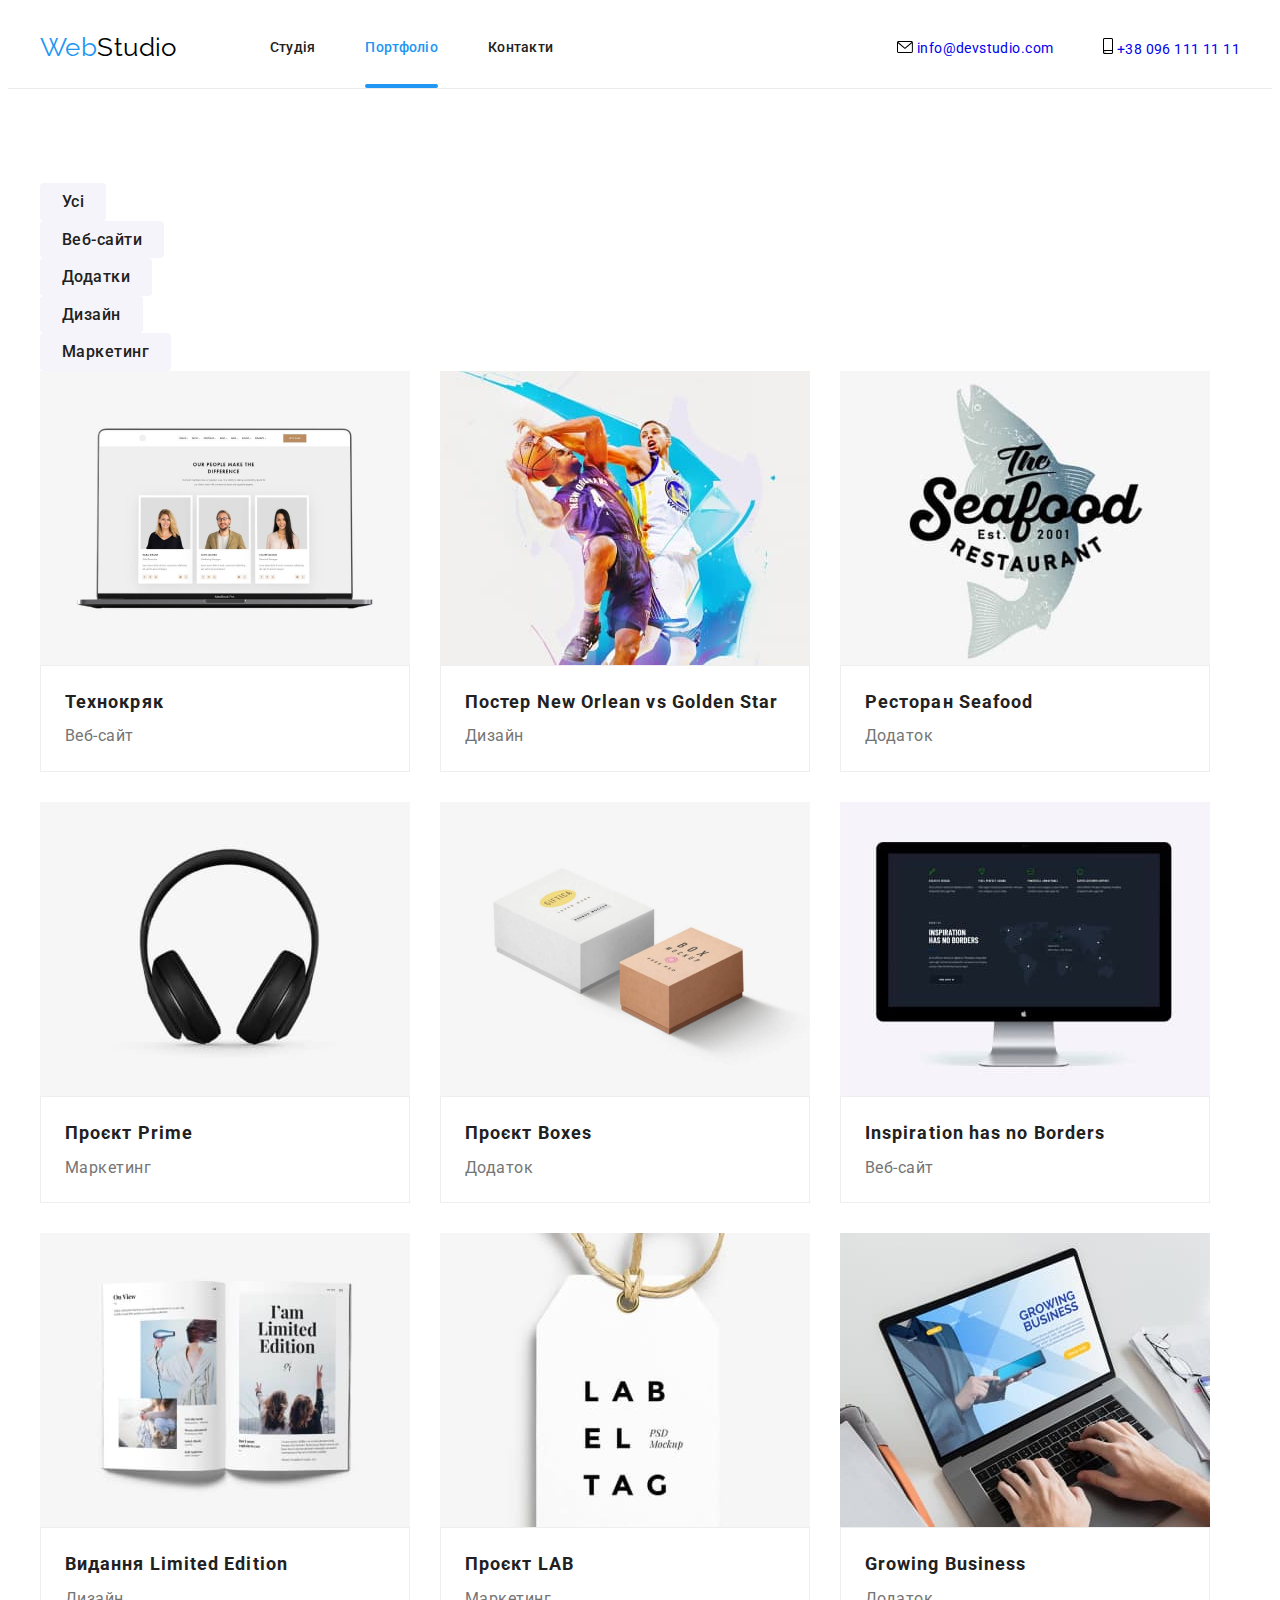
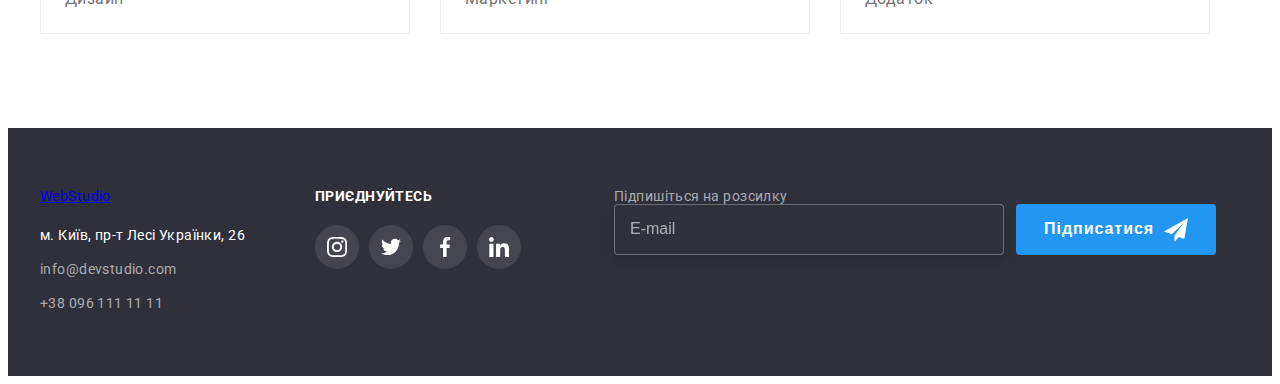
==== portfolio.html @ 16865384 "Initial commit" ====
<!DOCTYPE html>
<html lang="uk">
  <head>
    <meta charset="UTF-8" />
    <meta http-equiv="X-UA-Compatible" content="IE=edge" />
    <meta name="viewport" content="width=device-width, initial-scale=1.0" />
    <title>Web Studio</title>
    <link
      href="https://fonts.googleapis.com/css2?family=Oleo+Script&family=Raleway:wght@700&family=Roboto:wght@400;500;700;900&display=swap"
      rel="stylesheet"
    />
    <link
      rel="stylesheet"
      href="https://cdnjs.cloudflare.com/ajax/libs/modern-normalize/1.1.0/modern-normalize.min.css"
      integrity="sha512-wpPYUAdjBVSE4KJnH1VR1HeZfpl1ub8YT/NKx4PuQ5NmX2tKuGu6U/JRp5y+Y8XG2tV+wKQpNHVUX03MfMFn9Q=="
      crossorigin="anonymous"
      referrerpolicy="no-referrer"
    />
    <link rel="stylesheet" href="./css/main.min.css" />
    <link rel="stylesheet" href="./css/styles.css" />
  </head>

  <body>
    <!-- Верхня частина сайту-->
    <header class="header">
      <div class="header__container container">
        <a class="header__logo" href="./index.html"
          >Web<span class="header__logo--black">Studio</span></a
        >
        <nav class="nav">
          <ul class="nav__list list">
            <li class="nav__item"><a class="nav__link link" href="./index.html">Студія</a></li>
            <li class="nav__item">
              <a class="nav__link--current link" href="./portfolio.html">Портфоліо</a>
            </li>
            <li class="nav__item"><a class="nav__link link" href="">Контакти</a></li>
          </ul>
        </nav>
        <ul class="contacts list">
          <li class="contacts__item">
            <a class="contact__link link" href="mailto:info@devstudio.com">
              <svg class="contact__icon mailbox">
                <use href="./Images/symbol-defs.svg#mailbox"></use>
              </svg>
              info@devstudio.com</a
            >
          </li>
          <li class="contact__item">
            <a class="contact__link link" href="tel:+380961111111">
              <svg class="contact__icon smartphone">
                <use href="./Images/symbol-defs.svg#smartphone"></use>
              </svg>
              +38 096 111 11 11</a
            >
          </li>
        </ul>
      </div>
    </header>
    <main>
      <section class="projects">
        <div class="projects-container container">
          <h1 class="visually-hidden">Проекти</h1>
          <ul class="project-button-list list">
            <li class="project-btn"><button class="project-button" type="button">Усі</button></li>
            <li class="project-btn">
              <button class="project-button" type="button">Веб-сайти</button>
            </li>
            <li class="project-btn">
              <button class="project-button" type="button">Додатки</button>
            </li>
            <li class="project-btn">
              <button class="project-button" type="button">Дизайн</button>
            </li>
            <li class="project-btn">
              <button class="project-button" type="button">Маркетинг</button>
            </li>
          </ul>
          <!-- Проекти -->
          <ul class="project-list list">
            <li class="project-item">
              <a href="" class="project-link link">
                <div class="project-img-thumb">
                  <img
                    class="project-img img"
                    src="./Images/proj-1.jpg"
                    alt="Project-1"
                    width="370"
                  />
                  <div class="project-overlay">
                    <p class="project-overlay-text">
                      Ресурс пропонує комплексні пропозиції з різним рівнем функціоналу та сервісів.
                      Все це дозволить відвідувачу отримати вичерпні відомості про компанію чи
                      приватну особу.
                    </p>
                  </div>
                </div>
                <div class="project-container">
                  <h2 class="project-name">Технокряк</h2>
                  <p class="project-desc">Веб-сайт</p>
                </div>
              </a>
            </li>
            <li class="project-item">
              <a href="" class="project-link link">
                <div class="project-img-thumb">
                  <img
                    class="project-img img"
                    src="./Images/proj-2.jpg"
                    alt="Project-2"
                    width="370"
                  />
                  <div class="project-overlay">
                    <p class="project-overlay-text">
                      Ресурс пропонує комплексні пропозиції з різним рівнем функціоналу та сервісів.
                      Все це дозволить відвідувачу отримати вичерпні відомості про компанію чи
                      приватну особу.
                    </p>
                  </div>
                </div>
                <div class="project-container">
                  <h2 class="project-name">Постер New Orlean vs Golden Star</h2>
                  <p class="project-desc">Дизайн</p>
                </div>
              </a>
            </li>
            <li class="project-item">
              <a href="" class="project-link link">
                <div class="project-img-thumb">
                  <img
                    class="project-img img"
                    src="./Images/proj-3.jpg"
                    alt="Project-3"
                    width="370"
                  />
                  <div class="project-overlay">
                    <p class="project-overlay-text">
                      Ресурс пропонує комплексні пропозиції з різним рівнем функціоналу та сервісів.
                      Все це дозволить відвідувачу отримати вичерпні відомості про компанію чи
                      приватну особу.
                    </p>
                  </div>
                </div>
                <div class="project-container">
                  <h2 class="project-name">Ресторан Seafood</h2>
                  <p class="project-desc">Додаток</p>
                </div>
              </a>
            </li>
            <li class="project-item">
              <a href="" class="project-link link">
                <div class="project-img-thumb">
                  <img
                    class="project-img img"
                    src="./Images/proj-4.jpg"
                    alt="Project-4"
                    width="370"
                  />
                  <div class="project-overlay">
                    <p class="project-overlay-text">
                      Ресурс пропонує комплексні пропозиції з різним рівнем функціоналу та сервісів.
                      Все це дозволить відвідувачу отримати вичерпні відомості про компанію чи
                      приватну особу.
                    </p>
                  </div>
                </div>
                <div class="project-container">
                  <h2 class="project-name">Проєкт Prime</h2>
                  <p class="project-desc">Маркетинг</p>
                </div>
              </a>
            </li>
            <li class="project-item">
              <a href="" class="project-link link">
                <div class="project-img-thumb">
                  <img
                    class="project-img img"
                    src="./Images/proj-5.jpg"
                    alt="Project-5"
                    width="370"
                  />
                  <div class="project-overlay">
                    <p class="project-overlay-text">
                      Ресурс пропонує комплексні пропозиції з різним рівнем функціоналу та сервісів.
                      Все це дозволить відвідувачу отримати вичерпні відомості про компанію чи
                      приватну особу.
                    </p>
                  </div>
                </div>
                <div class="project-container">
                  <h2 class="project-name">Проєкт Boxes</h2>
                  <p class="project-desc">Додаток</p>
                </div>
              </a>
            </li>
            <li class="project-item">
              <a href="" class="project-link link">
                <div class="project-img-thumb">
                  <img
                    class="project-img img"
                    src="./Images/proj-6.jpg"
                    alt="Project-6"
                    width="370"
                  />
                  <div class="project-overlay">
                    <p class="project-overlay-text">
                      Ресурс пропонує комплексні пропозиції з різним рівнем функціоналу та сервісів.
                      Все це дозволить відвідувачу отримати вичерпні відомості про компанію чи
                      приватну особу.
                    </p>
                  </div>
                </div>
                <div class="project-container">
                  <h2 class="project-name">Inspiration has no Borders</h2>
                  <p class="project-desc">Веб-сайт</p>
                </div>
              </a>
            </li>
            <li class="project-item">
              <a href="" class="project-link link">
                <div class="project-img-thumb">
                  <img
                    class="project-img img"
                    src="./Images/proj-7.jpg"
                    alt="Project-7"
                    width="370"
                  />
                  <div class="project-overlay">
                    <p class="project-overlay-text">
                      Ресурс пропонує комплексні пропозиції з різним рівнем функціоналу та сервісів.
                      Все це дозволить відвідувачу отримати вичерпні відомості про компанію чи
                      приватну особу.
                    </p>
                  </div>
                </div>
                <div class="project-container">
                  <h2 class="project-name">Видання Limited Edition</h2>
                  <p class="project-desc">Дизайн</p>
                </div>
              </a>
            </li>
            <li class="project-item">
              <a href="" class="project-link link">
                <div class="project-img-thumb">
                  <img
                    class="project-img img"
                    src="./Images/proj-8.jpg"
                    alt="Project-8"
                    width="370"
                  />
                  <div class="project-overlay">
                    <p class="project-overlay-text">
                      Ресурс пропонує комплексні пропозиції з різним рівнем функціоналу та сервісів.
                      Все це дозволить відвідувачу отримати вичерпні відомості про компанію чи
                      приватну особу.
                    </p>
                  </div>
                </div>
                <div class="project-container">
                  <h2 class="project-name">Проєкт LAB</h2>
                  <p class="project-desc">Маркетинг</p>
                </div>
              </a>
            </li>
            <li class="project-item">
              <a href="" class="project-link link">
                <div class="project-img-thumb">
                  <img
                    class="project-img img"
                    src="./Images/proj-9.jpg"
                    alt="Project-9"
                    width="370"
                  />
                  <div class="project-overlay">
                    <p class="project-overlay-text">
                      Ресурс пропонує комплексні пропозиції з різним рівнем функціоналу та сервісів.
                      Все це дозволить відвідувачу отримати вичерпні відомості про компанію чи
                      приватну особу.
                    </p>
                  </div>
                </div>
                <div class="project-container">
                  <h2 class="project-name">Growing Business</h2>
                  <p class="project-desc">Додаток</p>
                </div>
              </a>
            </li>
          </ul>
        </div>
      </section>
    </main>
    <!-- Нижня частина сайту-->
    <footer class="footer">
      <div class="footer-container container">
        <div class="footer-address-logo">
          <a class="logo-link" href="./index.html">Web<span class="footer-logo">Studio</span></a>
          <address class="address">
            <ul class="address list">
              <!-- Адреса-->
              <li class="address-item">
                <a
                  class="address-place link"
                  href="https://goo.gl/maps/5dyNqoqy7dvXmAK19"
                  target="_blank"
                  rel="noopener nofollow"
                  >м. Київ, пр-т Лесі Українки, 26</a
                >
              </li>
              <!-- Мейл-->
              <li class="address-item">
                <a class="address-contact link" href="mailto:info@devstudio.com"
                  >info@devstudio.com</a
                >
              </li>
              <!-- Номер-->
              <li class="address-item">
                <a class="address-contact link" href="tel:+380961111111">+38 096 111 11 11</a>
              </li>
            </ul>
          </address>
        </div>
        <div class="footer-links">
          <p class="footer-title">Приєднуйтесь</p>
          <ul class="footer-list list">
            <li class="footer-item">
              <a
                href="#"
                class="footer-link link"
                target="_blank"
                rel="noreferer noopener nofollow"
                aria-label="Instagram"
              >
                <svg class="footer-icon icon">
                  <use href="./Images/symbol-defs.svg#instagram" width="20" height="20"></use>
                </svg>
              </a>
            </li>
            <li class="footer-item">
              <a
                href="#"
                class="footer-link link"
                target="_blank"
                rel="noreferer noopener nofollow"
                aria-label="Twitter"
              >
                <svg class="footer-icon icon">
                  <use href="./Images/symbol-defs.svg#twitter" width="20" height="20"></use>
                </svg>
              </a>
            </li>
            <li class="footer-item">
              <a
                href="#"
                class="footer-link link"
                target="_blank"
                rel="noreferer noopener nofollow"
                aria-label="Facebook"
              >
                <svg class="footer-icon icon">
                  <use href="./Images/symbol-defs.svg#facebook" width="20" height="20"></use>
                </svg>
              </a>
            </li>
            <li class="footer-item">
              <a
                href="#"
                class="footer-link link"
                target="_blank"
                rel="noreferer noopener nofollow"
                aria-label="Linkedin"
              >
                <svg class="footer-icon icon">
                  <use href="./Images/symbol-defs.svg#linkedin" width="20" height="20"></use>
                </svg>
              </a>
            </li>
          </ul>
        </div>
        <div class="footer-form-container">
          <p class="footer-form-title">Підпишіться на розсилку</p>
          <form class="footer-form" name="footer-form" autocomplete="on">
            <label class="footer-label">
              <input class="footer-input" name="email" type="email" placeholder="E-mail" required />
              <button class="footer-form-btn" type="submit">
                Підписатися
                <svg class="footer-form-icon">
                  <use href="./Images/icons.svg#telegram"></use>
                </svg>
              </button>
            </label>
          </form>
        </div>
      </div>
    </footer>
  </body>
</html>
---- css/main.min.css ----
html{-webkit-box-sizing:border-box;box-sizing:border-box}body{background-color:var(--main-background-color);color:var(--primary-text-color);font-family:var(--main-font);font-size:14px;letter-spacing:.03em}h1,h2,h3,h4,h5,h6,p{margin:0;padding:0}.link{text-decoration:none}.img{display:block;max-width:100%;height:auto}section{padding-top:94px;padding-bottom:94px}.address{font-style:inherit;margin-top:20px}.icon{width:20px;height:20px;fill:currentColor}.list{list-style:none;padding:0;margin:0}.container{margin-left:auto;margin-right:auto;width:1200px;padding-left:15px;padding-right:15px}:root{--primary-text-color: #212121;--title-text-color: #757575;--accent-color: #2196f3;--main-background-color: #ffffff;--cover-footer-color: #2f303a;--black-color: #000000;--nav-button-color: #f5f4fa;--additional-color-first: #eeeeee;--additional-color-second: #ececec;--icon-color: #afb1b8;--animation-time: 250ms;--time-function: cubic-bezier(0.4, 0, 0.2, 1);--project-card-color: rgba(33, 150, 243, 0.9);--main-font: "Roboto", sans-serif;--secondary-font: "Raleway", sans-serif}.visually-hidden{position:absolute;width:1px;height:1px;margin:-1px;border:0;padding:0;white-space:nowrap;-webkit-clip-path:inset(100%);clip-path:inset(100%);clip:rect(0 0 0 0);overflow:hidden}.clients,.team,.spec,.hero{padding-top:94px;padding-bottom:94px}button{display:block;margin:0 auto;cursor:pointer;border:none;border-radius:4px}.hero__btn{display:inline-block;min-width:216px;-webkit-box-shadow:0px 4px 4px rgba(0,0,0,.15);box-shadow:0px 4px 4px rgba(0,0,0,.15);border:none;border-radius:4px;padding:10px 32px;font-family:inherit;color:var(--main-background-color);background-color:var(--accent-color);font-weight:700;font-size:16px;line-height:1.8;text-align:center;letter-spacing:.06em;cursor:pointer}.project-button{display:inline-block;padding:6px 22px;font-family:inherit;font-size:16px;font-weight:500;line-height:1.6;letter-spacing:.03em;text-align:center;color:var(--primary-text-color);background-color:var(--nav-button-color);border-radius:4px;cursor:pointer;-webkit-transition:color var(--animation-time) var(--time-function),background-color var(--animation-time) var(--time-function),-webkit-box-shadow var(--animation-time) var(--time-function);transition:color var(--animation-time) var(--time-function),background-color var(--animation-time) var(--time-function),-webkit-box-shadow var(--animation-time) var(--time-function);transition:color var(--animation-time) var(--time-function),background-color var(--animation-time) var(--time-function),box-shadow var(--animation-time) var(--time-function);transition:color var(--animation-time) var(--time-function),background-color var(--animation-time) var(--time-function),box-shadow var(--animation-time) var(--time-function),-webkit-box-shadow var(--animation-time) var(--time-function)}.project-button:hover,.project-button:focus{background-color:var(--accent-color);color:var(--main-background-color);-webkit-box-shadow:0px 3px 1px rgba(0,0,0,.1),0px 1px 2px rgba(0,0,0,.08),0px 2px 2px rgba(0,0,0,.12);box-shadow:0px 3px 1px rgba(0,0,0,.1),0px 1px 2px rgba(0,0,0,.08),0px 2px 2px rgba(0,0,0,.12)}.project-btn:not(:last-child){margin-right:8px}.x-btn{position:absolute;top:8px;right:8px;display:-webkit-box;display:-ms-flexbox;display:flex;-webkit-box-pack:center;-ms-flex-pack:center;justify-content:center;-webkit-box-align:center;-ms-flex-align:center;align-items:center;width:30px;height:30px;background:#fff;border:1px solid rgba(0,0,0,.1);border-radius:50%}.x-btn:hover,.x-btn:focus{color:var(--accent-color)}.x-btn-svg{fill:currentColor}.form-send-btn{padding:10px 52px;background-color:var(--accent-color);-webkit-box-shadow:0px 4px 4px rgba(0,0,0,.15);box-shadow:0px 4px 4px rgba(0,0,0,.15);border-radius:4px;font-weight:700;font-size:16px;line-height:1.88;letter-spacing:.06em;color:var(--main-background-color)}.header{background-color:var(--main-background-color);border-bottom:1px solid var(--additional-color-second)}.header__container{display:-webkit-box;display:-ms-flexbox;display:flex;-webkit-box-align:center;-ms-flex-align:center;align-items:center}.header__logo{margin-right:93px;color:var(--accent-color);font-family:Raleway;text-decoration:none;font-size:26px;line-height:1.2}.header__logo--black{color:var(--black-color);font-family:Raleway}.nav{display:-webkit-box;display:-ms-flexbox;display:flex}.nav__list{display:-webkit-box;display:-ms-flexbox;display:flex}.nav__link{display:inline-block;color:var(--primary-text-color);font-weight:500;font-size:14px;line-height:1.14;text-decoration:none}.nav__link--current{color:var(--accent-color);position:relative}.nav__link--current::after{position:absolute;display:block;bottom:0;left:0;content:"";width:100%;height:4px;background-color:var(--accent-color);border-radius:2px}.nav__link,.nav__link--current{display:block;padding-top:32px;padding-bottom:32px;font-weight:500;line-height:1.14;letter-spacing:.02em;-webkit-transition:color var(--animation-time) var(--time-function);transition:color var(--animation-time) var(--time-function)}.nav__item+.nav__item{margin-left:50px}.contacts{display:-webkit-box;display:-ms-flexbox;display:flex;margin-left:auto;color:var(--title-text-color);-webkit-box-align:center;-ms-flex-align:center;align-items:center}.contacts__item:first-child{margin-right:50px}.contacts__link{display:-webkit-box;display:-ms-flexbox;display:flex;margin-left:auto;-webkit-box-align:center;-ms-flex-align:center;align-items:center;font-weight:500;font-size:14px;line-height:1.1;color:var(--title-text-color);letter-spacing:.02em;-webkit-transition:color var(--animation-time) var(--time-function);transition:color var(--animation-time) var(--time-function)}.contacts__link:hover,.contacts__link:focus{color:var(--accent-color)}.contacts__icon{-webkit-box-align:center;-ms-flex-align:center;align-items:center;fill:currentColor;margin-right:10px}.mailbox{width:16px;height:12px}.smartphone{width:10px;height:16px}.hero{padding-top:200px;padding-bottom:200px;text-align:center;max-width:1600px;height:600px;margin-left:auto;margin-right:auto;background-image:-webkit-gradient(linear, left top, right top, from(rgba(47, 48, 58, 0.4)), to(rgba(47, 48, 58, 0.4))),url("../Images/background-hero.jpg");background-image:linear-gradient(to right, rgba(47, 48, 58, 0.4), rgba(47, 48, 58, 0.4)),url("../Images/background-hero.jpg");background-size:cover;background-repeat:no-repeat;background-position:center;background-color:var(--cover-footer-color)}.hero__title{margin-bottom:30px;margin-left:auto;margin-right:auto;max-width:696px;font-size:44px;font-weight:900;line-height:1.3;letter-spacing:.06em;text-align:center;text-transform:uppercase;color:var(--main-background-color)}.features__item{width:270px}.features__text{font-size:14px;line-height:1.71;color:var(--title-text-color)}.features__list{display:-webkit-box;display:-ms-flexbox;display:flex;gap:30px}.features__name{margin-bottom:10px;font-weight:700;font-size:14px;line-height:1.1;text-transform:uppercase;color:var(--primary-text-color)}.features__item::before{display:block;content:" ";height:120px;background-size:contain;background-repeat:no-repeat;background-position:center;background-color:var(--nav-button-color);border-radius:4px;background-size:70px 70px;margin-bottom:30px}.icon--antenna::before{background-image:url(../Images/antenna.svg);left:3.35%;right:3.35%;top:0%;bottom:0%}.icon--clock::before{background-image:url(../Images/сlock.svg)}.icon--diagram::before{background-image:url(../Images/diagram.svg)}.icon--astronaut::before{background-image:url(../Images/astronaut.svg)}.spec__list{display:-webkit-box;display:-ms-flexbox;display:flex;gap:30px}.spec__title{margin-bottom:50px;font-weight:700;font-size:36px;line-height:1.2;text-align:center;letter-spacing:.03em;color:var(--primary-text-color)}.spec__item{position:relative}.spec__text{position:absolute;bottom:0;display:-webkit-box;display:-ms-flexbox;display:flex;-webkit-box-align:center;-ms-flex-align:center;align-items:center;-webkit-box-pack:center;-ms-flex-pack:center;justify-content:center;width:100%;height:70px;background-color:rgba(47,48,58,.8);font-weight:700;text-transform:uppercase;color:var(--main-background-color)}.team{background-color:var(--nav-button-color)}.team__list{display:-webkit-box;display:-ms-flexbox;display:flex}.team__title{margin-bottom:50px;font-size:36px;line-height:1.1;text-align:center}.team__item{background-color:var(--main-background-color);width:270px;-webkit-box-shadow:0px 1px 3px rgba(0,0,0,.12),0px 1px 1px rgba(0,0,0,.14),0px 2px 1px rgba(0,0,0,.2);box-shadow:0px 1px 3px rgba(0,0,0,.12),0px 1px 1px rgba(0,0,0,.14),0px 2px 1px rgba(0,0,0,.2);border-radius:0px 0px 4px 4px}.team__item:not(:last-child){margin-right:30px}.social{padding:30px 0;text-align:center}.social__list{display:-webkit-box;display:-ms-flexbox;display:flex;-webkit-box-pack:center;-ms-flex-pack:center;justify-content:center;gap:10px;margin-top:16px}.social__link{display:-webkit-box;display:-ms-flexbox;display:flex;-webkit-box-pack:center;-ms-flex-pack:center;justify-content:center;-webkit-box-align:center;-ms-flex-align:center;align-items:center;width:44px;height:44px;border-radius:50%;background-color:var(--main-background-color);color:var(--icon-color);-webkit-transition:color var(--animation-time) var(--time-function),background-color var(--animation-time) var(--time-function);transition:color var(--animation-time) var(--time-function),background-color var(--animation-time) var(--time-function)}.social__link:hover,.social__link:focus{background-color:var(--accent-color);color:var(--main-background-color)}.social__name{margin-bottom:10px;font-weight:500;font-size:16px;line-height:1.18;text-align:center}.social__desc{font-size:16px;line-height:1.18;text-align:center;color:var(--title-text-color)}.clients__title{font-weight:700;font-size:36px;line-height:42px;text-align:center;letter-spacing:.03em;margin-bottom:50px}.clients__list{display:-webkit-box;display:-ms-flexbox;display:flex;-webkit-box-pack:center;-ms-flex-pack:center;justify-content:center;gap:30px}.clients__item{margin-right:3opx}.clients__link{display:-webkit-box;display:-ms-flexbox;display:flex;-webkit-box-pack:center;-ms-flex-pack:center;justify-content:center;-webkit-box-align:center;-ms-flex-align:center;align-items:center;width:170px;height:92px;border-radius:50%;background-color:var(--main-background-color);fill:var(--icon-color);border:1px solid #afb1b8;border-radius:4px;-webkit-transition:fill var(--animation-time) var(--time-function),background-color var(--animation-time) var(--time-function);transition:fill var(--animation-time) var(--time-function),background-color var(--animation-time) var(--time-function)}.clients__link:hover,.clients__link:focus{fill:var(--accent-color);border-color:var(--accent-color)}.clients__icon{width:106px;height:60px}.footer-link{display:-webkit-box;display:-ms-flexbox;display:flex;-webkit-box-pack:center;-ms-flex-pack:center;justify-content:center;-webkit-box-align:center;-ms-flex-align:center;align-items:center;width:44px;height:44px;border-radius:50%;background-color:var(--main-background-color);color:var(--icon-color);-webkit-transition:color var(--animation-time) var(--time-function),background-color var(--animation-time) var(--time-function);transition:color var(--animation-time) var(--time-function),background-color var(--animation-time) var(--time-function)}.footer{color:rgba(255,255,255,.6);background-color:#2f303a;padding:60px 0}.footer-container{display:-webkit-box;display:-ms-flexbox;display:flex;-webkit-box-align:baseline;-ms-flex-align:baseline;align-items:baseline}.footer__logo{margin-right:93px;color:var(--accent-color);font-family:Raleway;text-decoration:none;font-size:26px;line-height:1.2}.footer__logo--white{display:inline-block;color:var(--main-background-color);font-family:Raleway}.footer-title{margin-bottom:20px;font-family:inherit;font-weight:700;line-height:1.2;text-transform:uppercase;color:var(--main-background-color)}.footer-list{display:-webkit-box;display:-ms-flexbox;display:flex;justify-items:center;gap:10px}.footer-links{margin-left:70px}.footer.link{-webkit-transition:color var(--animation-time) var(--time-function),background-color var(--animation-time) var(--time-function);transition:color var(--animation-time) var(--time-function),background-color var(--animation-time) var(--time-function)}.footer-link{color:var(--main-background-color);background-color:rgba(255,255,255,.1)}.footer-link:hover,.footer-link:focus{background-color:var(--accent-color)}.hero-backdrop{position:fixed;top:0;left:0;opacity:1;-webkit-transform:translateY(0%);transform:translateY(0%);width:100%;height:100%;background-color:rgba(0,0,0,.2);z-index:1;-webkit-transition:opacity var(--animation-time) var(--time-function),visibility var(--animation-time) var(--time-function),-webkit-transform var(--animation-time) var(--time-function);transition:opacity var(--animation-time) var(--time-function),visibility var(--animation-time) var(--time-function),-webkit-transform var(--animation-time) var(--time-function);transition:opacity var(--animation-time) var(--time-function),visibility var(--animation-time) var(--time-function),transform var(--animation-time) var(--time-function);transition:opacity var(--animation-time) var(--time-function),visibility var(--animation-time) var(--time-function),transform var(--animation-time) var(--time-function),-webkit-transform var(--animation-time) var(--time-function)}.hero-backdrop.is-hidden{opacity:0;pointer-events:none;visibility:hidden}.hero-modal{position:absolute;min-width:528px;min-height:581px;top:50%;left:50%;-webkit-transform:translate(-50%, -50%) scale(1);transform:translate(-50%, -50%) scale(1);border-radius:4px;background-color:var(--main-background-color);-webkit-box-shadow:0px 1px 3px rgba(0,0,0,.12),0px 1px 1px rgba(0,0,0,.14),0px 2px 1px rgba(0,0,0,.2);box-shadow:0px 1px 3px rgba(0,0,0,.12),0px 1px 1px rgba(0,0,0,.14),0px 2px 1px rgba(0,0,0,.2);-webkit-transition:opacity var(--animation-time) var(--time-function);transition:opacity var(--animation-time) var(--time-function)}.modal-form{margin-left:auto;margin-right:auto;padding:40px}.form-title{margin-bottom:12px;padding:0;text-align:center;font-weight:700;font-size:20px;line-height:1.15;color:var(--primary-text-color)}.form-name{display:block;margin-bottom:4px;font-size:12px;line-height:1.16;letter-spacing:.01em}.form-input{display:block;width:450px;height:40px;padding:12px 12px 12px 42px;outline:none;border:1px solid rgba(33,33,33,.2);border-radius:4px;color:var(--modal-header-color);-webkit-transition:border-color var(--animation-time) var(--time-function);transition:border-color var(--animation-time) var(--time-function)}.form-label{position:relative;display:block;margin-bottom:10px}.agree-block{display:inline-block;width:16px;height:16px;padding:0;margin:0;border:3px solid var(--primary-text-color);border-radius:2px;-webkit-transition:border-color var(--animation-time) var(--time-function),background-image var(--animation-time) var(--time-function);transition:border-color var(--animation-time) var(--time-function),background-image var(--animation-time) var(--time-function)}.agree-block:hover,.agree-block:focus{border-color:var(--accent-color)}.form-agree:checked~.agree-block{background-image:url(../Images/agree.svg);background-size:cover;background-position:center;background-origin:border-box;border-color:var(--accent-color);background-color:#2196f3}.agree-text{line-height:1.7}.form-conditions{color:var(--accent-color)}.form-agree-label{display:-webkit-box;display:-ms-flexbox;display:flex;-webkit-box-pack:center;-ms-flex-pack:center;justify-content:center;-webkit-box-align:center;-ms-flex-align:center;align-items:center;gap:8px;margin-bottom:30px}.form-textarea-label{position:relative;display:block;margin-bottom:20px}.form-textarea{display:block;width:450px;height:120px;resize:none;padding:12px;margin-bottom:20px;outline:none;border:1px solid rgba(33,33,33,.2);border-radius:4px;-webkit-transition:border-color var(--animation-time) var(--time-function);transition:border-color var(--animation-time) var(--time-function)}.form-input:focus-within,.form-input:hover,.form-textarea:focus-within,.form-textarea:hover{border:1px solid var(--accent-color)}textarea{resize:none}.form-textarea::-webkit-input-placeholder{font-size:12px;line-height:1.16;letter-spacing:.01em;color:rgba(117,117,117,.5)}.form-textarea::-moz-placeholder{font-size:12px;line-height:1.16;letter-spacing:.01em;color:rgba(117,117,117,.5)}.form-textarea:-ms-input-placeholder{font-size:12px;line-height:1.16;letter-spacing:.01em;color:rgba(117,117,117,.5)}.form-textarea::-ms-input-placeholder{font-size:12px;line-height:1.16;letter-spacing:.01em;color:rgba(117,117,117,.5)}.form-textarea::placeholder{font-size:12px;line-height:1.16;letter-spacing:.01em;color:rgba(117,117,117,.5)}.form-icon{position:absolute;top:50%;left:12px;width:18px;height:18px;fill:var(--primary-text-color);-webkit-transition:fill var(--animation-time) var(--time-function);transition:fill var(--animation-time) var(--time-function)}.form-input:focus-within+.form-icon,.form-input:hover+.form-icon{fill:var(--accent-color)}.address-contact{font-size:14px;line-height:1.7;color:rgba(255,255,255,.6);-webkit-transition:color var(--animation-time) var(--time-function),background-color var(--animation-time) var(--time-function);transition:color var(--animation-time) var(--time-function),background-color var(--animation-time) var(--time-function)}.address-place{font-size:14px;line-height:1.7;color:var(--main-background-color);-webkit-transition:color var(--animation-time) var(--time-function),background-color var(--animation-time) var(--time-function);transition:color var(--animation-time) var(--time-function),background-color var(--animation-time) var(--time-function)}.address-item:not(:last-child){margin-bottom:10px}.address .link:hover,.address .link:focus{color:var(--accent-color)}.footer-label{display:-webkit-box;display:-ms-flexbox;display:flex;gap:12px}.footer-form-container{margin-left:93px}.footer-form-container-title{margin-bottom:20px;font-weight:700;line-height:1.2;text-transform:uppercase;color:var(--main-background-color)}.footer-input{width:358px;padding:15px;background-color:var(--cover-footer-color);outline:none;border:1px solid rgba(255,255,255,.3);-webkit-filter:drop-shadow(0px 4px 4px rgba(0, 0, 0, 0.15));filter:drop-shadow(0px 4px 4px rgba(0, 0, 0, 0.15));border-radius:4px;color:var(--main-background-color);-webkit-transition:border-color var(--animation-time) var(--time-function);transition:border-color var(--animation-time) var(--time-function)}.footer-input::-webkit-input-placeholder{font-size:16px;line-height:1.25;color:rgba(255,255,255,.6)}.footer-input::-moz-placeholder{font-size:16px;line-height:1.25;color:rgba(255,255,255,.6)}.footer-input:-ms-input-placeholder{font-size:16px;line-height:1.25;color:rgba(255,255,255,.6)}.footer-input::-ms-input-placeholder{font-size:16px;line-height:1.25;color:rgba(255,255,255,.6)}.footer-input::placeholder{font-size:16px;line-height:1.25;color:rgba(255,255,255,.6)}.footer-input:focus,.footer-input:focus-within{border:1px solid var(--accent-color)}.footer-form-btn{display:-webkit-box;display:-ms-flexbox;display:flex;-webkit-box-align:center;-ms-flex-align:center;align-items:center;padding:10px 28px;background-color:var(--accent-color);font-weight:700;font-size:16px;line-height:1.9;letter-spacing:.06em;color:var(--main-background-color)}.footer-form-icon{width:24px;height:24px;margin-left:10px;fill:var(--main-background-color)}/*# sourceMappingURL=main.min.css.map */
---- css/styles.css ----
/* :root {
  --primary-text-color: #212121;
  --title-text-color: #757575;
  --accent-color: #2196f3;
  --main-background-color: #ffffff;
  --cover-footer-color: #2f303a;
  --black-color: #000000;
  --nav-button-color: #f5f4fa;
  --additional-color-first: #eeeeee;
  --additional-color-second: #ececec;
  --icon-color: #afb1b8;
  --animation-time: 250ms;
  --time-function: cubic-bezier(0.4, 0, 0.2, 1);
  --project-card-color: rgba(33, 150, 243, 0.9);
  --main-font: 'Roboto', sans-serif;
  --secondary-font: 'Raleway', sans-serif;
} */
/* 
html {
  box-sizing: border-box;
}

body {
  background-color: var(--main-background-color);
  color: var(--primary-text-color);
  font-family: var(--main-font), var(--secondary-font);
  font-size: 14px;
  letter-spacing: 0.03em;
}

h1,
h2,
h3,
h4,
h5,
h6,
p {
  margin: 0;
  padding: 0;
} */

/* .container {
  margin-left: auto;
  margin-right: auto;
  width: 1200px;
  padding-left: 15px;
  padding-right: 15px;
} */
/* 
.link {
  text-decoration: none;
}

.img {
  display: block;
  max-width: 100%;
  height: auto;
}

.section {
  padding-top: 94px;
  padding-bottom: 94px;
}

.address {
  font-style: inherit;
  margin-top: 20px;
}
.icon {
  width: 20px;
  height: 20px;
  fill: currentColor;
}

.list {
  list-style: none;
  padding: 0;
  margin: 0;
} */

/* .visually-hidden {
  position: absolute;
  width: 1px;
  height: 1px;
  margin: -1px;
  border: 0;
  padding: 0;

  white-space: nowrap;
  clip-path: inset(100%);
  clip: rect(0 0 0 0);
  overflow: hidden;
} */
/* Основний колір тексту: #212121;*/

/* Другорядний колір тексту: #757575; */

/* Кольори емблеми #2196F3 #FFFFFF */

/*header  #FFFFFF */

/*title текст #FFFFFF title background #2F303A*/

/*Акцент #2196F3*/
/*Футер #2F303A*/

/* header

.header {
  background-color: var(--main-background-color);
  border-bottom: 1px solid var(--additional-color-second);
}
.header__container {
  display: flex;
  align-items: center;
}

/* Лого header */

/* .header__logo {
  margin-right: 93px;
  color: var(--accent-color);
  font-family: Raleway;
  text-decoration: none;
  font-size: 26px;
  line-height: 1.2;
}

.header__logo--black {
  color: var(--black-color);
  font-family: Raleway;
} */
*/

/* Навігація сайту */
/* .nav {
  display: flex;
}
.nav__list {
  display: flex;
}

.nav__link {
  display: inline-block;
  color: var(--primary-text-color);
  font-weight: 500;
  font-size: 14px;
  line-height: 1.14;
  text-decoration: none;
}
.nav__link--current {
  color: var(--accent-color);
  position: relative;
}
.nav__link--current::after {
  position: absolute;
  display: block;
  bottom: 0;
  left: 0;
  content: '';
  width: 100%;
  height: 4px;
  background-color: var(--accent-color);
  border-radius: 2px;
} */
/* margin-right: 50px; */

/* .site-nav .item:last-child{
  margin-right: 0;
} */

/* .site-nav .item:not(:last-child){
  margin-right: 50px;
} */
/* 
.nav__item + .nav__item {
  margin-left: 50px;
} */

/* Контакти header */
/* .contacts {
  display: flex;
  margin-left: auto;
  color: var(--title-text-color);
  align-items: center;
}

.contacts__item:first-child {
  margin-right: 50px;
} */

/* Іконки хедеру */
/* .contact__icon {
  align-items: center;
  fill: currentColor;
  margin-right: 10px;
}

.mailbox {
  width: 16px;
  height: 12px;
}
.smartphone {
  width: 10px;
  height: 16px;
} */

/* Посилання */

/* .nav__link,
.nav__link--current {
  display: block;
  padding-top: 32px;
  padding-bottom: 32px;
  font-weight: 500;
  line-height: 1.14;
  letter-spacing: 0.02em;
  transition: color var(--animation-time) var(--time-function);
}
.contact__link {
  display: flex;
  margin-left: auto;
  align-items: center;
  font-weight: 500;
  font-size: 14px;
  line-height: 1.1;
  color: var(--title-text-color);
  letter-spacing: 0.02em;
  transition: color var(--animation-time) var(--time-function);
}
.contact__link:hover,
.contact__link:focus {
  color: var(--accent-color);
} */

/*Заголовок*/

/* .hero {
  padding-top: 200px;
  padding-bottom: 200px;
  text-align: center;
  max-width: 1600px;
  height: 600px;
  margin-left: auto;
  margin-right: auto;
  background-image: linear-gradient(to right, rgba(47, 48, 58, 0.4), rgba(47, 48, 58, 0.4)),
    url('../Images/background-hero.jpg');
  background-size: cover;
  background-repeat: no-repeat;
  background-position: center;
  background-color: var(--cover-footer-color);
}

.hero__title {
  margin-bottom: 30px;
  margin-left: auto;
  margin-right: auto;
  max-width: 696px;

  font-size: 44px;
  font-weight: 900;
  line-height: 1.3;
  letter-spacing: 0.06em;
  text-align: center;
  text-transform: uppercase;
  color: var(--main-background-color);
} */

/* .hero__btn {
  display: inline-block;
  min-width: 216px;
  box-shadow: 0px 4px 4px rgba(0, 0, 0, 0.15);
  border: none;
  border-radius: 4px;
  padding: 10px 32px;

  font-family: inherit;
  color: var(--main-background-color);
  background-color: var(--accent-color);
  font-weight: 700;
  font-size: 16px;
  line-height: 1.8;
  text-align: center;
  letter-spacing: 0.06em;
  cursor: pointer;
} */

/*Заголовки і описи*/
/* Переваги
.features__item {
  width: 270px;
} */
/* .features-item:not(:last-child) {
  margin-right: 30px;
} */

/* .features__list {
  display: flex;
  gap: 30px;
}

.features__item::before {
  display: block;
  content: ' ';
  height: 120px;
  background-size: contain;
  background-repeat: no-repeat;
  background-position: center;
  background-color: var(--nav-button-color);
  border-radius: 4px;
  background-size: 70px 70px;
  margin-bottom: 30px;
}

.icon--antenna::before {
  background-image: url(../Images/antenna.svg);
  left: 3.35%;
  right: 3.35%;
  top: 0%;
  bottom: 0%;
}

.icon--clock::before {
  background-image: url(../Images/сlock.svg);
}

.icon--diagram::before {
  background-image: url(../Images/diagram.svg);
}

.icon--astronaut::before {
  background-image: url(../Images/astronaut.svg);
}
.features__name {
  margin-bottom: 10px;
  font-weight: 700;
  font-size: 14px;
  line-height: 1.1;
  text-transform: uppercase;
  color: var(--primary-text-color);
}

.features__text {
  font-size: 14px;
  line-height: 1.71;
  color: var(--title-text-color);
} */
/* Спеціалізація */
/* .spec {
  padding-top: 0;
}
.spec__list {
  display: flex;
  gap: 30px;
}

.spec__title {
  margin-bottom: 50px;
  font-weight: 700;
  font-size: 36px;
  line-height: 1.2;
  text-align: center;
  letter-spacing: 0.03em;
  color: var(--primary-text-color);
}
.spec__item {
  position: relative;
}
.spec__text {
  position: absolute;
  bottom: 0;
  display: flex;
  align-items: center;
  justify-content: center;
  width: 100%;
  height: 70px;
  background-color: rgba(47, 48, 58, 0.8);
  font-weight: 700;
  text-transform: uppercase;
  color: var(--main-background-color);
} */

/* Команда */
/* .team {
  background-color: var(--nav-button-color);
}
.team__list {
  display: flex;
}
.social {
  padding: 30px 0;
  text-align: center;
}
.team__title {
  margin-bottom: 50px;
  font-size: 36px;
  line-height: 1.1;
  text-align: center;
}
.team__item {
  background-color: var(--main-background-color);
  width: 270px;
  box-shadow: 0px 1px 3px rgba(0, 0, 0, 0.12), 0px 1px 1px rgba(0, 0, 0, 0.14),
    0px 2px 1px rgba(0, 0, 0, 0.2);
  border-radius: 0px 0px 4px 4px;
}
.team__item:not(:last-child) {
  margin-right: 30px;
}
.social__list {
  display: flex;
  justify-content: center;
  gap: 10px;
  margin-top: 16px;
}
.social__link,
.footer-link {
  display: flex;
  justify-content: center;
  align-items: center;
  width: 44px;
  height: 44px;
  border-radius: 50%;
  background-color: var(--main-background-color);
  color: var(--icon-color);
  transition: color var(--animation-time) var(--time-function),
    background-color var(--animation-time) var(--time-function);
}

.social__link:hover,
.social__link:focus {
  background-color: var(--accent-color);
  color: var(--main-background-color);
}

.social__name {
  margin-bottom: 10px;

  font-weight: 500;
  font-size: 16px;
  line-height: 1.18;
  text-align: center;
}
.social__desc {
  font-size: 16px;
  line-height: 1.18;
  text-align: center;
  color: var(--title-text-color);
} */

/* Постійні клієнти */

/* .clients__title {
  font-weight: 700;
  font-size: 36px;
  line-height: 42px;
  text-align: center;
  letter-spacing: 0.03em;
  margin-bottom: 50px;
}

.clients__list {
  display: flex;
  justify-content: center;
  gap: 30px;
}

.clients__item {
  margin-right: 3opx;
}
.clients__link {
  display: flex;
  justify-content: center;
  align-items: center;
  width: 170px;
  height: 92px;
  border-radius: 50%;
  background-color: var(--main-background-color);
  fill: var(--icon-color);
  border: 1px solid #afb1b8;
  border-radius: 4px;
  transition: fill var(--animation-time) var(--time-function),
    background-color var(--animation-time) var(--time-function);
}

.clients__link:hover,
.clients__link:focus {
  fill: var(--accent-color);
  border-color: var(--accent-color);
}

.clients__icon {
  width: 106px;
  height: 60px;
} */
/*Button*/
/* button {
  display: block;
  margin: 0 auto;
  cursor: pointer;
  border: none;
  border-radius: 4px;
} */

/* Модалка hero */
/* .hero-backdrop {
  position: fixed;
  top: 0;
  left: 0;
  opacity: 1;
  transform: translateY(0%);
  width: 100%;
  height: 100%;
  background-color: rgba(0, 0, 0, 0.2);
  z-index: 1;
  transition: opacity var(--animation-time) var(--time-function),
    visibility var(--animation-time) var(--time-function),
    transform var(--animation-time) var(--time-function);
}
.hero-backdrop.is-hidden {
  opacity: 0;
  pointer-events: none;
  visibility: hidden;
} */

/* .x-btn {
  position: absolute;
  top: 8px;
  right: 8px;
  display: flex;
  justify-content: center;
  align-items: center;
  width: 30px;
  height: 30px;
  background: #ffffff;
  border: 1px solid rgba(0, 0, 0, 0.1);
  border-radius: 50%;
} */

/* .hero-modal {
  position: absolute;
  min-width: 528px;
  min-height: 581px;
  top: 50%;
  left: 50%;
  transform: translate(-50%, -50%) scale(1);
  border-radius: 4px;
  background-color: var(--main-background-color);
  box-shadow: 0px 1px 3px rgb(0 0 0 / 12%), 0px 1px 1px rgb(0 0 0 / 14%),
    0px 2px 1px rgb(0 0 0 / 20%);
  transition: opacity var(--animation-time) var(--time-function);
} */

/* .x-btn:hover,
.x-btn:focus {
  color: var(--accent-color);
}
.x-btn-svg {
  fill: currentColor;
} */

/* Форма модалки */

/* .modal-form {
  margin-left: auto;
  margin-right: auto;
  padding: 40px;
}
.form-title {
  margin-bottom: 12px;
  padding: 0;
  text-align: center;
  font-weight: 700;
  font-size: 20px;
  line-height: 1.15;
  color: var(--primary-text-color);
}
.form-name {
  display: block;
  margin-bottom: 4px;
  font-size: 12px;
  line-height: 1.16;
  letter-spacing: 0.01em;
}
.form-input {
  display: block;
  width: 450px;
  height: 40px;
  padding: 12px 12px 12px 42px;
  outline: none;
  border: 1px solid rgba(33, 33, 33, 0.2);
  border-radius: 4px;
  color: var(--modal-header-color);
  transition: border-color var(--animation-time) var(--time-function);
}

.form-label {
  position: relative;
  display: block;
  margin-bottom: 10px;
}
.agree-block {
  display: inline-block;
  width: 16px;
  height: 16px;
  padding: 0;
  margin: 0;
  border: 3px solid var(--primary-text-color);
  border-radius: 2px;
  transition: border-color var(--animation-time) var(--time-function),
    background-image var(--animation-time) var(--time-function);
}

.form-agree:checked ~ .agree-block {
  background-image: url(../Images/agree.svg);
  background-size: cover;
  background-position: center;
  background-origin: border-box;
  border-color: var(--accent-color);
  background-color: #2196f3;
}

.agree-block:hover,
.agree-block:focus {
  border-color: var(--accent-color);
}

.agree-text {
  line-height: 1.7;
}
.form-conditions {
  color: var(--accent-color);
}

.form-agree-label {
  display: flex;
  justify-content: center;
  align-items: center;
  gap: 8px;
  margin-bottom: 30px;
}

.form-textarea-label {
  position: relative;
  display: block;
  margin-bottom: 20px;
}

.form-textarea {
  display: block;
  width: 450px;
  height: 120px;
  resize: none;
  padding: 12px;
  margin-bottom: 20px;
  outline: none;
  border: 1px solid rgba(33, 33, 33, 0.2);
  border-radius: 4px;
  transition: border-color var(--animation-time) var(--time-function);
}

.form-send-btn {
  padding: 10px 52px;
  background-color: var(--accent-color);
  box-shadow: 0px 4px 4px rgba(0, 0, 0, 0.15);
  border-radius: 4px;
  font-weight: 700;
  font-size: 16px;
  line-height: 1.88;
  letter-spacing: 0.06em;
  color: var(--main-background-color);
}

.form-input:focus-within,
.form-input:hover,
.form-textarea:focus-within,
.form-textarea:hover {
  border: 1px solid var(--accent-color);
}

textarea {
  resize: none;
}

.form-textarea::placeholder {
  font-size: 12px;
  line-height: 1.16;
  letter-spacing: 0.01em;
  color: rgba(117, 117, 117, 0.5);
}

.form-icon {
  position: absolute;
  top: 50%;
  left: 12px;
  width: 18px;
  height: 18px;
  fill: var(--primary-text-color);
  transition: fill var(--animation-time) var(--time-function);
}

.form-input:focus-within + .form-icon,
.form-input:hover + .form-icon {
  fill: var(--accent-color);
} */
/* Для виїзду надпису з інпуту */
/* .form-input:focus + .form-label,
.form-input:not(:placeholder-shown) + .form-label {
  transform: translateY(-50px);
} */

/*Футер*/

/* .address-contact {
  font-size: 14px;
  line-height: 1.7;
  color: rgba(255, 255, 255, 0.6);
  transition: color var(--animation-time) var(--time-function),
    background-color var(--animation-time) var(--time-function);
}

.address-place {
  font-size: 14px;
  line-height: 1.7;
  color: var(--main-background-color);
  transition: color var(--animation-time) var(--time-function),
    background-color var(--animation-time) var(--time-function);
} */

/* .footer {
  color: rgba(255, 255, 255, 0.6);
  background-color: #2f303a;
  padding: 60px 0;
}
.footer-container {
  display: flex;
  align-items: baseline;
}

.footer__logo {
  margin-right: 93px;
  color: var(--accent-color);
  font-family: Raleway;
  text-decoration: none;
  font-size: 26px;
  line-height: 1.2;
}
.footer__logo--white {
  display: inline-block;
  color: var(--main-background-color);
  font-family: Raleway;
} */

/* .footer-title {
  margin-bottom: 20px;
  font-family: inherit;
  font-weight: 700;
  line-height: 1.2;
  text-transform: uppercase;
  color: var(--main-background-color);
}
.footer-list {
  display: flex;
  justify-items: center;
  gap: 10px;
}
.footer-links {
  margin-left: 70px;
}
.footer.link {
  transition: color var(--animation-time) var(--time-function),
    background-color var(--animation-time) var(--time-function);
}
.footer-link {
  color: var(--main-background-color);
  background-color: rgba(255, 255, 255, 0.1);
}
.footer-link:hover,
.footer-link:focus {
  background-color: var(--accent-color);
} */
/* .address-item:not(:last-child) {
  margin-bottom: 10px;
}

.address .link:hover,
.address .link:focus {
  color: var(--accent-color);
} */

/* Форма футера */
/* .footer-label {
  display: flex;
  gap: 12px;
}
.footer-form-container {
  margin-left: 93px;
}
.footer-form-title {
  margin-bottom: 20px;
  font-weight: 700;
  line-height: 1.2;
  text-transform: uppercase;
  color: var(--main-background-color);
}

.footer-input {
  width: 358px;
  padding: 15px;
  background-color: var(--cover-footer-color);
  outline: none;
  border: 1px solid rgba(255, 255, 255, 0.3);
  filter: drop-shadow(0px 4px 4px rgba(0, 0, 0, 0.15));
  border-radius: 4px;
  color: var(--main-background-color);
  transition: border-color var(--animation-time) var(--time-function);
}
.footer-input::placeholder {
  font-size: 16px;
  line-height: 1.25;
  color: rgba(255, 255, 255, 0.6);
}
.footer-input:focus,
.footer-input:focus-within {
  border: 1px solid var(--accent-color);
}
.footer-form-btn {
  display: flex;
  align-items: center;
  padding: 10px 28px;
  background-color: var(--accent-color);
  font-weight: 700;
  font-size: 16px;
  line-height: 1.9;
  letter-spacing: 0.06em;
  color: var(--main-background-color);
}
.footer-form-icon {
  width: 24px;
  height: 24px;
  margin-left: 10px;
  fill: var(--main-background-color);
} */

/*Портфоліо*/

.project-button-list {
  display: flex;
  justify-content: center;
  margin-bottom: 50px;
}

.project-button {
  display: inline-block;
  padding: 6px 22px;
  font-family: inherit;
  font-size: 16px;
  font-weight: 500;
  line-height: 1.6;
  letter-spacing: 0.03em;
  text-align: center;
  color: var(--primary-text-color);
  background-color: var(--nav-button-color);
  border-radius: 4px;
  cursor: pointer;
  transition: color var(--animation-time) var(--time-function),
    background-color var(--animation-time) var(--time-function),
    box-shadow var(--animation-time) var(--time-function);
}
.project-btn:not(:last-child) {
  margin-right: 8px;
}
.project-button:hover,
.project-button:focus {
  background-color: var(--accent-color);
  color: var(--main-background-color);
  box-shadow: 0px 3px 1px rgba(0, 0, 0, 0.1), 0px 1px 2px rgba(0, 0, 0, 0.08),
    0px 2px 2px rgba(0, 0, 0, 0.12);
}
.flex-container {
  display: flex;
  flex-wrap: wrap;
}
.project-list {
  display: flex;
  flex-wrap: wrap;
  margin-right: -30px;
  margin-bottom: -30px;
}
.project-item {
  margin-right: 30px;
  margin-bottom: 30px;
  width: 370px;
}

.project-name {
  margin-bottom: 4px;

  font-weight: 700;
  font-size: 18px;
  line-height: 1.8;
  letter-spacing: 0.06em;
  color: var(--primary-text-color);
}
.project-container {
  padding: 20px 24px;
  border-top: none;
  border: 1px solid #eeeeee;
}

.project-desc {
  font-weight: 400;
  font-size: 16px;
  line-height: 1.8;
  letter-spacing: 0.03em;
  color: var(--title-text-color);
}
.project-link:hover,
.project-link:focus {
  display: block;
  box-shadow: 0px 1px 1px rgba(0, 0, 0, 0.12), 0px 4px 4px rgba(0, 0, 0, 0.06),
    1px 4px 6px rgba(0, 0, 0, 0.16);
}

/* Вспливаючий текст */
.project-link {
  transition: box-shadow var(--animation-time) var(--time-function);
}

.project-img-thumb {
  position: relative;
  overflow: hidden;
}

.project-overlay {
  position: absolute;
  bottom: 0;
  transform: translateY(100%);
  opacity: 0;
  transition: transform var(--animation-time) var(--time-function),
    opacity var(--animation-time) var(--time-function);
  display: flex;
  align-items: center;
  width: 100%;
  height: 100%;
  background-color: var(--project-card-color);
}

.project-overlay-text {
  display: inline-block;
  padding: 0 24px;
  font-size: 18px;
  line-height: 1.6;
  font-weight: 400;
  letter-spacing: 0.03em;
  color: var(--main-background-color);
}

.project-link:hover .project-overlay,
.project-link:focus .project-overlay {
  transform: translateY(0);
  opacity: 1;
}
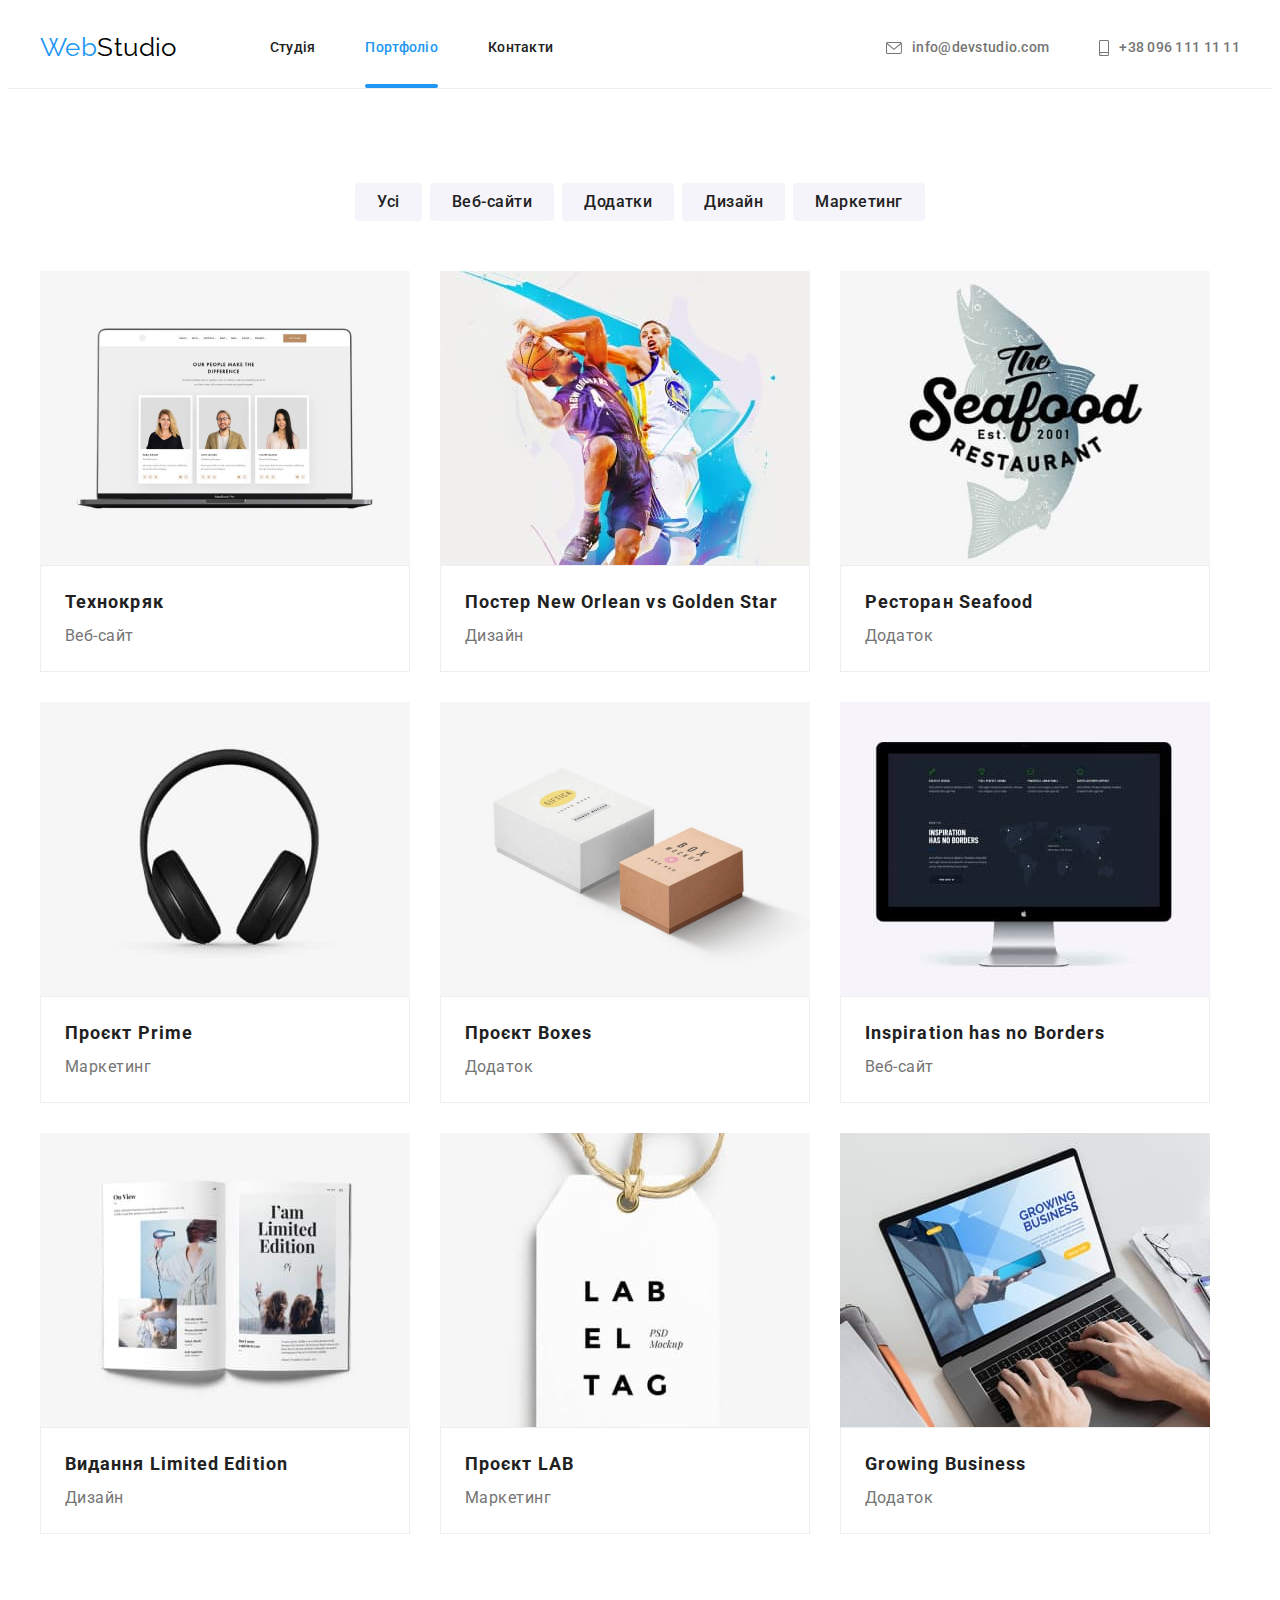
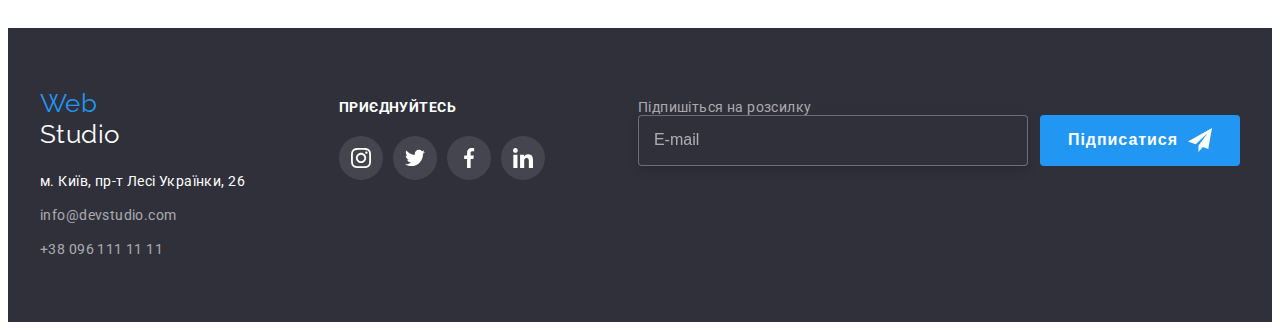
==== commit 16ec5c7e: "new" ====
--- a/portfolio.html
+++ b/portfolio.html
@@ -38,16 +38,16 @@
         </nav>
         <ul class="contacts list">
           <li class="contacts__item">
-            <a class="contact__link link" href="mailto:info@devstudio.com">
-              <svg class="contact__icon mailbox">
+            <a class="contacts__link link" href="mailto:info@devstudio.com">
+              <svg class="contacts__icon mailbox">
                 <use href="./Images/symbol-defs.svg#mailbox"></use>
               </svg>
               info@devstudio.com</a
             >
           </li>
-          <li class="contact__item">
-            <a class="contact__link link" href="tel:+380961111111">
-              <svg class="contact__icon smartphone">
+          <li class="contacts__item">
+            <a class="contacts__link link" href="tel:+380961111111">
+              <svg class="contacts__icon smartphone">
                 <use href="./Images/symbol-defs.svg#smartphone"></use>
               </svg>
               +38 096 111 11 11</a
@@ -292,7 +292,9 @@
     <footer class="footer">
       <div class="footer-container container">
         <div class="footer-address-logo">
-          <a class="logo-link" href="./index.html">Web<span class="footer-logo">Studio</span></a>
+          <a class="footer__logo" href="./index.html"
+            >Web<span class="footer__logo--white">Studio</span></a
+          >
           <address class="address">
             <ul class="address list">
               <!-- Адреса-->
--- a/css/main.min.css
+++ b/css/main.min.css
@@ -1 +1 @@
-html{-webkit-box-sizing:border-box;box-sizing:border-box}body{background-color:var(--main-background-color);color:var(--primary-text-color);font-family:var(--main-font);font-size:14px;letter-spacing:.03em}h1,h2,h3,h4,h5,h6,p{margin:0;padding:0}.link{text-decoration:none}.img{display:block;max-width:100%;height:auto}section{padding-top:94px;padding-bottom:94px}.address{font-style:inherit;margin-top:20px}.icon{width:20px;height:20px;fill:currentColor}.list{list-style:none;padding:0;margin:0}.container{margin-left:auto;margin-right:auto;width:1200px;padding-left:15px;padding-right:15px}:root{--primary-text-color: #212121;--title-text-color: #757575;--accent-color: #2196f3;--main-background-color: #ffffff;--cover-footer-color: #2f303a;--black-color: #000000;--nav-button-color: #f5f4fa;--additional-color-first: #eeeeee;--additional-color-second: #ececec;--icon-color: #afb1b8;--animation-time: 250ms;--time-function: cubic-bezier(0.4, 0, 0.2, 1);--project-card-color: rgba(33, 150, 243, 0.9);--main-font: "Roboto", sans-serif;--secondary-font: "Raleway", sans-serif}.visually-hidden{position:absolute;width:1px;height:1px;margin:-1px;border:0;padding:0;white-space:nowrap;-webkit-clip-path:inset(100%);clip-path:inset(100%);clip:rect(0 0 0 0);overflow:hidden}.clients,.team,.spec,.hero{padding-top:94px;padding-bottom:94px}button{display:block;margin:0 auto;cursor:pointer;border:none;border-radius:4px}.hero__btn{display:inline-block;min-width:216px;-webkit-box-shadow:0px 4px 4px rgba(0,0,0,.15);box-shadow:0px 4px 4px rgba(0,0,0,.15);border:none;border-radius:4px;padding:10px 32px;font-family:inherit;color:var(--main-background-color);background-color:var(--accent-color);font-weight:700;font-size:16px;line-height:1.8;text-align:center;letter-spacing:.06em;cursor:pointer}.project-button{display:inline-block;padding:6px 22px;font-family:inherit;font-size:16px;font-weight:500;line-height:1.6;letter-spacing:.03em;text-align:center;color:var(--primary-text-color);background-color:var(--nav-button-color);border-radius:4px;cursor:pointer;-webkit-transition:color var(--animation-time) var(--time-function),background-color var(--animation-time) var(--time-function),-webkit-box-shadow var(--animation-time) var(--time-function);transition:color var(--animation-time) var(--time-function),background-color var(--animation-time) var(--time-function),-webkit-box-shadow var(--animation-time) var(--time-function);transition:color var(--animation-time) var(--time-function),background-color var(--animation-time) var(--time-function),box-shadow var(--animation-time) var(--time-function);transition:color var(--animation-time) var(--time-function),background-color var(--animation-time) var(--time-function),box-shadow var(--animation-time) var(--time-function),-webkit-box-shadow var(--animation-time) var(--time-function)}.project-button:hover,.project-button:focus{background-color:var(--accent-color);color:var(--main-background-color);-webkit-box-shadow:0px 3px 1px rgba(0,0,0,.1),0px 1px 2px rgba(0,0,0,.08),0px 2px 2px rgba(0,0,0,.12);box-shadow:0px 3px 1px rgba(0,0,0,.1),0px 1px 2px rgba(0,0,0,.08),0px 2px 2px rgba(0,0,0,.12)}.project-btn:not(:last-child){margin-right:8px}.x-btn{position:absolute;top:8px;right:8px;display:-webkit-box;display:-ms-flexbox;display:flex;-webkit-box-pack:center;-ms-flex-pack:center;justify-content:center;-webkit-box-align:center;-ms-flex-align:center;align-items:center;width:30px;height:30px;background:#fff;border:1px solid rgba(0,0,0,.1);border-radius:50%}.x-btn:hover,.x-btn:focus{color:var(--accent-color)}.x-btn-svg{fill:currentColor}.form-send-btn{padding:10px 52px;background-color:var(--accent-color);-webkit-box-shadow:0px 4px 4px rgba(0,0,0,.15);box-shadow:0px 4px 4px rgba(0,0,0,.15);border-radius:4px;font-weight:700;font-size:16px;line-height:1.88;letter-spacing:.06em;color:var(--main-background-color)}.header{background-color:var(--main-background-color);border-bottom:1px solid var(--additional-color-second)}.header__container{display:-webkit-box;display:-ms-flexbox;display:flex;-webkit-box-align:center;-ms-flex-align:center;align-items:center}.header__logo{margin-right:93px;color:var(--accent-color);font-family:Raleway;text-decoration:none;font-size:26px;line-height:1.2}.header__logo--black{color:var(--black-color);font-family:Raleway}.nav{display:-webkit-box;display:-ms-flexbox;display:flex}.nav__list{display:-webkit-box;display:-ms-flexbox;display:flex}.nav__link{display:inline-block;color:var(--primary-text-color);font-weight:500;font-size:14px;line-height:1.14;text-decoration:none}.nav__link--current{color:var(--accent-color);position:relative}.nav__link--current::after{position:absolute;display:block;bottom:0;left:0;content:"";width:100%;height:4px;background-color:var(--accent-color);border-radius:2px}.nav__link,.nav__link--current{display:block;padding-top:32px;padding-bottom:32px;font-weight:500;line-height:1.14;letter-spacing:.02em;-webkit-transition:color var(--animation-time) var(--time-function);transition:color var(--animation-time) var(--time-function)}.nav__item+.nav__item{margin-left:50px}.contacts{display:-webkit-box;display:-ms-flexbox;display:flex;margin-left:auto;color:var(--title-text-color);-webkit-box-align:center;-ms-flex-align:center;align-items:center}.contacts__item:first-child{margin-right:50px}.contacts__link{display:-webkit-box;display:-ms-flexbox;display:flex;margin-left:auto;-webkit-box-align:center;-ms-flex-align:center;align-items:center;font-weight:500;font-size:14px;line-height:1.1;color:var(--title-text-color);letter-spacing:.02em;-webkit-transition:color var(--animation-time) var(--time-function);transition:color var(--animation-time) var(--time-function)}.contacts__link:hover,.contacts__link:focus{color:var(--accent-color)}.contacts__icon{-webkit-box-align:center;-ms-flex-align:center;align-items:center;fill:currentColor;margin-right:10px}.mailbox{width:16px;height:12px}.smartphone{width:10px;height:16px}.hero{padding-top:200px;padding-bottom:200px;text-align:center;max-width:1600px;height:600px;margin-left:auto;margin-right:auto;background-image:-webkit-gradient(linear, left top, right top, from(rgba(47, 48, 58, 0.4)), to(rgba(47, 48, 58, 0.4))),url("../Images/background-hero.jpg");background-image:linear-gradient(to right, rgba(47, 48, 58, 0.4), rgba(47, 48, 58, 0.4)),url("../Images/background-hero.jpg");background-size:cover;background-repeat:no-repeat;background-position:center;background-color:var(--cover-footer-color)}.hero__title{margin-bottom:30px;margin-left:auto;margin-right:auto;max-width:696px;font-size:44px;font-weight:900;line-height:1.3;letter-spacing:.06em;text-align:center;text-transform:uppercase;color:var(--main-background-color)}.features__item{width:270px}.features__text{font-size:14px;line-height:1.71;color:var(--title-text-color)}.features__list{display:-webkit-box;display:-ms-flexbox;display:flex;gap:30px}.features__name{margin-bottom:10px;font-weight:700;font-size:14px;line-height:1.1;text-transform:uppercase;color:var(--primary-text-color)}.features__item::before{display:block;content:" ";height:120px;background-size:contain;background-repeat:no-repeat;background-position:center;background-color:var(--nav-button-color);border-radius:4px;background-size:70px 70px;margin-bottom:30px}.icon--antenna::before{background-image:url(../Images/antenna.svg);left:3.35%;right:3.35%;top:0%;bottom:0%}.icon--clock::before{background-image:url(../Images/сlock.svg)}.icon--diagram::before{background-image:url(../Images/diagram.svg)}.icon--astronaut::before{background-image:url(../Images/astronaut.svg)}.spec__list{display:-webkit-box;display:-ms-flexbox;display:flex;gap:30px}.spec__title{margin-bottom:50px;font-weight:700;font-size:36px;line-height:1.2;text-align:center;letter-spacing:.03em;color:var(--primary-text-color)}.spec__item{position:relative}.spec__text{position:absolute;bottom:0;display:-webkit-box;display:-ms-flexbox;display:flex;-webkit-box-align:center;-ms-flex-align:center;align-items:center;-webkit-box-pack:center;-ms-flex-pack:center;justify-content:center;width:100%;height:70px;background-color:rgba(47,48,58,.8);font-weight:700;text-transform:uppercase;color:var(--main-background-color)}.team{background-color:var(--nav-button-color)}.team__list{display:-webkit-box;display:-ms-flexbox;display:flex}.team__title{margin-bottom:50px;font-size:36px;line-height:1.1;text-align:center}.team__item{background-color:var(--main-background-color);width:270px;-webkit-box-shadow:0px 1px 3px rgba(0,0,0,.12),0px 1px 1px rgba(0,0,0,.14),0px 2px 1px rgba(0,0,0,.2);box-shadow:0px 1px 3px rgba(0,0,0,.12),0px 1px 1px rgba(0,0,0,.14),0px 2px 1px rgba(0,0,0,.2);border-radius:0px 0px 4px 4px}.team__item:not(:last-child){margin-right:30px}.social{padding:30px 0;text-align:center}.social__list{display:-webkit-box;display:-ms-flexbox;display:flex;-webkit-box-pack:center;-ms-flex-pack:center;justify-content:center;gap:10px;margin-top:16px}.social__link{display:-webkit-box;display:-ms-flexbox;display:flex;-webkit-box-pack:center;-ms-flex-pack:center;justify-content:center;-webkit-box-align:center;-ms-flex-align:center;align-items:center;width:44px;height:44px;border-radius:50%;background-color:var(--main-background-color);color:var(--icon-color);-webkit-transition:color var(--animation-time) var(--time-function),background-color var(--animation-time) var(--time-function);transition:color var(--animation-time) var(--time-function),background-color var(--animation-time) var(--time-function)}.social__link:hover,.social__link:focus{background-color:var(--accent-color);color:var(--main-background-color)}.social__name{margin-bottom:10px;font-weight:500;font-size:16px;line-height:1.18;text-align:center}.social__desc{font-size:16px;line-height:1.18;text-align:center;color:var(--title-text-color)}.clients__title{font-weight:700;font-size:36px;line-height:42px;text-align:center;letter-spacing:.03em;margin-bottom:50px}.clients__list{display:-webkit-box;display:-ms-flexbox;display:flex;-webkit-box-pack:center;-ms-flex-pack:center;justify-content:center;gap:30px}.clients__item{margin-right:3opx}.clients__link{display:-webkit-box;display:-ms-flexbox;display:flex;-webkit-box-pack:center;-ms-flex-pack:center;justify-content:center;-webkit-box-align:center;-ms-flex-align:center;align-items:center;width:170px;height:92px;border-radius:50%;background-color:var(--main-background-color);fill:var(--icon-color);border:1px solid #afb1b8;border-radius:4px;-webkit-transition:fill var(--animation-time) var(--time-function),background-color var(--animation-time) var(--time-function);transition:fill var(--animation-time) var(--time-function),background-color var(--animation-time) var(--time-function)}.clients__link:hover,.clients__link:focus{fill:var(--accent-color);border-color:var(--accent-color)}.clients__icon{width:106px;height:60px}.footer-link{display:-webkit-box;display:-ms-flexbox;display:flex;-webkit-box-pack:center;-ms-flex-pack:center;justify-content:center;-webkit-box-align:center;-ms-flex-align:center;align-items:center;width:44px;height:44px;border-radius:50%;background-color:var(--main-background-color);color:var(--icon-color);-webkit-transition:color var(--animation-time) var(--time-function),background-color var(--animation-time) var(--time-function);transition:color var(--animation-time) var(--time-function),background-color var(--animation-time) var(--time-function)}.footer{color:rgba(255,255,255,.6);background-color:#2f303a;padding:60px 0}.footer-container{display:-webkit-box;display:-ms-flexbox;display:flex;-webkit-box-align:baseline;-ms-flex-align:baseline;align-items:baseline}.footer__logo{margin-right:93px;color:var(--accent-color);font-family:Raleway;text-decoration:none;font-size:26px;line-height:1.2}.footer__logo--white{display:inline-block;color:var(--main-background-color);font-family:Raleway}.footer-title{margin-bottom:20px;font-family:inherit;font-weight:700;line-height:1.2;text-transform:uppercase;color:var(--main-background-color)}.footer-list{display:-webkit-box;display:-ms-flexbox;display:flex;justify-items:center;gap:10px}.footer-links{margin-left:70px}.footer.link{-webkit-transition:color var(--animation-time) var(--time-function),background-color var(--animation-time) var(--time-function);transition:color var(--animation-time) var(--time-function),background-color var(--animation-time) var(--time-function)}.footer-link{color:var(--main-background-color);background-color:rgba(255,255,255,.1)}.footer-link:hover,.footer-link:focus{background-color:var(--accent-color)}.hero-backdrop{position:fixed;top:0;left:0;opacity:1;-webkit-transform:translateY(0%);transform:translateY(0%);width:100%;height:100%;background-color:rgba(0,0,0,.2);z-index:1;-webkit-transition:opacity var(--animation-time) var(--time-function),visibility var(--animation-time) var(--time-function),-webkit-transform var(--animation-time) var(--time-function);transition:opacity var(--animation-time) var(--time-function),visibility var(--animation-time) var(--time-function),-webkit-transform var(--animation-time) var(--time-function);transition:opacity var(--animation-time) var(--time-function),visibility var(--animation-time) var(--time-function),transform var(--animation-time) var(--time-function);transition:opacity var(--animation-time) var(--time-function),visibility var(--animation-time) var(--time-function),transform var(--animation-time) var(--time-function),-webkit-transform var(--animation-time) var(--time-function)}.hero-backdrop.is-hidden{opacity:0;pointer-events:none;visibility:hidden}.hero-modal{position:absolute;min-width:528px;min-height:581px;top:50%;left:50%;-webkit-transform:translate(-50%, -50%) scale(1);transform:translate(-50%, -50%) scale(1);border-radius:4px;background-color:var(--main-background-color);-webkit-box-shadow:0px 1px 3px rgba(0,0,0,.12),0px 1px 1px rgba(0,0,0,.14),0px 2px 1px rgba(0,0,0,.2);box-shadow:0px 1px 3px rgba(0,0,0,.12),0px 1px 1px rgba(0,0,0,.14),0px 2px 1px rgba(0,0,0,.2);-webkit-transition:opacity var(--animation-time) var(--time-function);transition:opacity var(--animation-time) var(--time-function)}.modal-form{margin-left:auto;margin-right:auto;padding:40px}.form-title{margin-bottom:12px;padding:0;text-align:center;font-weight:700;font-size:20px;line-height:1.15;color:var(--primary-text-color)}.form-name{display:block;margin-bottom:4px;font-size:12px;line-height:1.16;letter-spacing:.01em}.form-input{display:block;width:450px;height:40px;padding:12px 12px 12px 42px;outline:none;border:1px solid rgba(33,33,33,.2);border-radius:4px;color:var(--modal-header-color);-webkit-transition:border-color var(--animation-time) var(--time-function);transition:border-color var(--animation-time) var(--time-function)}.form-label{position:relative;display:block;margin-bottom:10px}.agree-block{display:inline-block;width:16px;height:16px;padding:0;margin:0;border:3px solid var(--primary-text-color);border-radius:2px;-webkit-transition:border-color var(--animation-time) var(--time-function),background-image var(--animation-time) var(--time-function);transition:border-color var(--animation-time) var(--time-function),background-image var(--animation-time) var(--time-function)}.agree-block:hover,.agree-block:focus{border-color:var(--accent-color)}.form-agree:checked~.agree-block{background-image:url(../Images/agree.svg);background-size:cover;background-position:center;background-origin:border-box;border-color:var(--accent-color);background-color:#2196f3}.agree-text{line-height:1.7}.form-conditions{color:var(--accent-color)}.form-agree-label{display:-webkit-box;display:-ms-flexbox;display:flex;-webkit-box-pack:center;-ms-flex-pack:center;justify-content:center;-webkit-box-align:center;-ms-flex-align:center;align-items:center;gap:8px;margin-bottom:30px}.form-textarea-label{position:relative;display:block;margin-bottom:20px}.form-textarea{display:block;width:450px;height:120px;resize:none;padding:12px;margin-bottom:20px;outline:none;border:1px solid rgba(33,33,33,.2);border-radius:4px;-webkit-transition:border-color var(--animation-time) var(--time-function);transition:border-color var(--animation-time) var(--time-function)}.form-input:focus-within,.form-input:hover,.form-textarea:focus-within,.form-textarea:hover{border:1px solid var(--accent-color)}textarea{resize:none}.form-textarea::-webkit-input-placeholder{font-size:12px;line-height:1.16;letter-spacing:.01em;color:rgba(117,117,117,.5)}.form-textarea::-moz-placeholder{font-size:12px;line-height:1.16;letter-spacing:.01em;color:rgba(117,117,117,.5)}.form-textarea:-ms-input-placeholder{font-size:12px;line-height:1.16;letter-spacing:.01em;color:rgba(117,117,117,.5)}.form-textarea::-ms-input-placeholder{font-size:12px;line-height:1.16;letter-spacing:.01em;color:rgba(117,117,117,.5)}.form-textarea::placeholder{font-size:12px;line-height:1.16;letter-spacing:.01em;color:rgba(117,117,117,.5)}.form-icon{position:absolute;top:50%;left:12px;width:18px;height:18px;fill:var(--primary-text-color);-webkit-transition:fill var(--animation-time) var(--time-function);transition:fill var(--animation-time) var(--time-function)}.form-input:focus-within+.form-icon,.form-input:hover+.form-icon{fill:var(--accent-color)}.address-contact{font-size:14px;line-height:1.7;color:rgba(255,255,255,.6);-webkit-transition:color var(--animation-time) var(--time-function),background-color var(--animation-time) var(--time-function);transition:color var(--animation-time) var(--time-function),background-color var(--animation-time) var(--time-function)}.address-place{font-size:14px;line-height:1.7;color:var(--main-background-color);-webkit-transition:color var(--animation-time) var(--time-function),background-color var(--animation-time) var(--time-function);transition:color var(--animation-time) var(--time-function),background-color var(--animation-time) var(--time-function)}.address-item:not(:last-child){margin-bottom:10px}.address .link:hover,.address .link:focus{color:var(--accent-color)}.footer-label{display:-webkit-box;display:-ms-flexbox;display:flex;gap:12px}.footer-form-container{margin-left:93px}.footer-form-container-title{margin-bottom:20px;font-weight:700;line-height:1.2;text-transform:uppercase;color:var(--main-background-color)}.footer-input{width:358px;padding:15px;background-color:var(--cover-footer-color);outline:none;border:1px solid rgba(255,255,255,.3);-webkit-filter:drop-shadow(0px 4px 4px rgba(0, 0, 0, 0.15));filter:drop-shadow(0px 4px 4px rgba(0, 0, 0, 0.15));border-radius:4px;color:var(--main-background-color);-webkit-transition:border-color var(--animation-time) var(--time-function);transition:border-color var(--animation-time) var(--time-function)}.footer-input::-webkit-input-placeholder{font-size:16px;line-height:1.25;color:rgba(255,255,255,.6)}.footer-input::-moz-placeholder{font-size:16px;line-height:1.25;color:rgba(255,255,255,.6)}.footer-input:-ms-input-placeholder{font-size:16px;line-height:1.25;color:rgba(255,255,255,.6)}.footer-input::-ms-input-placeholder{font-size:16px;line-height:1.25;color:rgba(255,255,255,.6)}.footer-input::placeholder{font-size:16px;line-height:1.25;color:rgba(255,255,255,.6)}.footer-input:focus,.footer-input:focus-within{border:1px solid var(--accent-color)}.footer-form-btn{display:-webkit-box;display:-ms-flexbox;display:flex;-webkit-box-align:center;-ms-flex-align:center;align-items:center;padding:10px 28px;background-color:var(--accent-color);font-weight:700;font-size:16px;line-height:1.9;letter-spacing:.06em;color:var(--main-background-color)}.footer-form-icon{width:24px;height:24px;margin-left:10px;fill:var(--main-background-color)}/*# sourceMappingURL=main.min.css.map */+html{-webkit-box-sizing:border-box;box-sizing:border-box}body{background-color:var(--main-background-color);color:var(--primary-text-color);font-family:var(--main-font);font-size:14px;letter-spacing:.03em}h1,h2,h3,h4,h5,h6,p{margin:0;padding:0}.link{text-decoration:none}.img{display:block;max-width:100%;height:auto}section{padding-top:94px;padding-bottom:94px}.address{font-style:inherit;margin-top:20px}.icon{width:20px;height:20px;fill:currentColor}.list{list-style:none;padding:0;margin:0}.container{margin-left:auto;margin-right:auto;width:1200px;padding-left:15px;padding-right:15px}:root{--primary-text-color: #212121;--title-text-color: #757575;--accent-color: #2196f3;--main-background-color: #ffffff;--cover-footer-color: #2f303a;--black-color: #000000;--nav-button-color: #f5f4fa;--additional-color-first: #eeeeee;--additional-color-second: #ececec;--icon-color: #afb1b8;--animation-time: 250ms;--time-function: cubic-bezier(0.4, 0, 0.2, 1);--project-card-color: rgba(33, 150, 243, 0.9);--main-font: "Roboto", sans-serif;--secondary-font: "Raleway", sans-serif}.visually-hidden{position:absolute;width:1px;height:1px;margin:-1px;border:0;padding:0;white-space:nowrap;-webkit-clip-path:inset(100%);clip-path:inset(100%);clip:rect(0 0 0 0);overflow:hidden}.clients,.team,.spec,.hero{padding-top:94px;padding-bottom:94px}button{display:block;margin:0 auto;cursor:pointer;border:none;border-radius:4px}.hero__btn{display:inline-block;min-width:216px;-webkit-box-shadow:0px 4px 4px rgba(0,0,0,.15);box-shadow:0px 4px 4px rgba(0,0,0,.15);border:none;border-radius:4px;padding:10px 32px;font-family:inherit;color:var(--main-background-color);background-color:var(--accent-color);font-weight:700;font-size:16px;line-height:1.8;text-align:center;letter-spacing:.06em;cursor:pointer}.project-button{display:inline-block;padding:6px 22px;font-family:inherit;font-size:16px;font-weight:500;line-height:1.6;letter-spacing:.03em;text-align:center;color:var(--primary-text-color);background-color:var(--nav-button-color);border-radius:4px;cursor:pointer;-webkit-transition:color var(--animation-time) var(--time-function),background-color var(--animation-time) var(--time-function),-webkit-box-shadow var(--animation-time) var(--time-function);transition:color var(--animation-time) var(--time-function),background-color var(--animation-time) var(--time-function),-webkit-box-shadow var(--animation-time) var(--time-function);transition:color var(--animation-time) var(--time-function),background-color var(--animation-time) var(--time-function),box-shadow var(--animation-time) var(--time-function);transition:color var(--animation-time) var(--time-function),background-color var(--animation-time) var(--time-function),box-shadow var(--animation-time) var(--time-function),-webkit-box-shadow var(--animation-time) var(--time-function)}.project-button:hover,.project-button:focus{background-color:var(--accent-color);color:var(--main-background-color);-webkit-box-shadow:0px 3px 1px rgba(0,0,0,.1),0px 1px 2px rgba(0,0,0,.08),0px 2px 2px rgba(0,0,0,.12);box-shadow:0px 3px 1px rgba(0,0,0,.1),0px 1px 2px rgba(0,0,0,.08),0px 2px 2px rgba(0,0,0,.12)}.project-btn:not(:last-child){margin-right:8px}.x-btn{position:absolute;top:8px;right:8px;display:-webkit-box;display:-ms-flexbox;display:flex;-webkit-box-pack:center;-ms-flex-pack:center;justify-content:center;-webkit-box-align:center;-ms-flex-align:center;align-items:center;width:30px;height:30px;background:#fff;border:1px solid rgba(0,0,0,.1);border-radius:50%}.x-btn:hover,.x-btn:focus{color:var(--accent-color)}.x-btn-svg{fill:currentColor}.form-send-btn{padding:10px 52px;background-color:var(--accent-color);-webkit-box-shadow:0px 4px 4px rgba(0,0,0,.15);box-shadow:0px 4px 4px rgba(0,0,0,.15);border-radius:4px;font-weight:700;font-size:16px;line-height:1.88;letter-spacing:.06em;color:var(--main-background-color)}.header{background-color:var(--main-background-color);border-bottom:1px solid var(--additional-color-second)}.header__container{display:-webkit-box;display:-ms-flexbox;display:flex;-webkit-box-align:center;-ms-flex-align:center;align-items:center}.header__logo{margin-right:93px;color:var(--accent-color);font-family:Raleway;text-decoration:none;font-size:26px;line-height:1.2}.header__logo--black{color:var(--black-color);font-family:Raleway}.nav{display:-webkit-box;display:-ms-flexbox;display:flex}.nav__list{display:-webkit-box;display:-ms-flexbox;display:flex}.nav__link{display:inline-block;color:var(--primary-text-color);font-weight:500;font-size:14px;line-height:1.14;text-decoration:none}.nav__link--current{color:var(--accent-color);position:relative}.nav__link--current::after{position:absolute;display:block;bottom:0;left:0;content:"";width:100%;height:4px;background-color:var(--accent-color);border-radius:2px}.nav__link,.nav__link--current{display:block;padding-top:32px;padding-bottom:32px;font-weight:500;line-height:1.14;letter-spacing:.02em;-webkit-transition:color var(--animation-time) var(--time-function);transition:color var(--animation-time) var(--time-function)}.nav__item+.nav__item{margin-left:50px}.contacts{display:-webkit-box;display:-ms-flexbox;display:flex;margin-left:auto;color:var(--title-text-color);-webkit-box-align:center;-ms-flex-align:center;align-items:center}.contacts__item:first-child{margin-right:50px}.contacts__link{display:-webkit-box;display:-ms-flexbox;display:flex;margin-left:auto;-webkit-box-align:center;-ms-flex-align:center;align-items:center;font-weight:500;font-size:14px;line-height:1.1;color:var(--title-text-color);letter-spacing:.02em;-webkit-transition:color var(--animation-time) var(--time-function);transition:color var(--animation-time) var(--time-function)}.contacts__link:hover,.contacts__link:focus{color:var(--accent-color)}.contacts__icon{-webkit-box-align:center;-ms-flex-align:center;align-items:center;fill:currentColor;margin-right:10px}.mailbox{width:16px;height:12px}.smartphone{width:10px;height:16px}.hero{padding-top:200px;padding-bottom:200px;text-align:center;max-width:1600px;height:600px;margin-left:auto;margin-right:auto;background-image:-webkit-gradient(linear, left top, right top, from(rgba(47, 48, 58, 0.4)), to(rgba(47, 48, 58, 0.4))),url("../Images/background-hero.jpg");background-image:linear-gradient(to right, rgba(47, 48, 58, 0.4), rgba(47, 48, 58, 0.4)),url("../Images/background-hero.jpg");background-size:cover;background-repeat:no-repeat;background-position:center;background-color:var(--cover-footer-color)}.hero__title{margin-bottom:30px;margin-left:auto;margin-right:auto;max-width:696px;font-size:44px;font-weight:900;line-height:1.3;letter-spacing:.06em;text-align:center;text-transform:uppercase;color:var(--main-background-color)}.features__item{width:270px}.features__text{font-size:14px;line-height:1.71;color:var(--title-text-color)}.features__list{display:-webkit-box;display:-ms-flexbox;display:flex;gap:30px}.features__name{margin-bottom:10px;font-weight:700;font-size:14px;line-height:1.1;text-transform:uppercase;color:var(--primary-text-color)}.features__item::before{display:block;content:" ";height:120px;background-size:contain;background-repeat:no-repeat;background-position:center;background-color:var(--nav-button-color);border-radius:4px;background-size:70px 70px;margin-bottom:30px}.icon--antenna::before{background-image:url(../Images/antenna.svg);left:3.35%;right:3.35%;top:0%;bottom:0%}.icon--clock::before{background-image:url(../Images/сlock.svg)}.icon--diagram::before{background-image:url(../Images/diagram.svg)}.icon--astronaut::before{background-image:url(../Images/astronaut.svg)}.spec__list{display:-webkit-box;display:-ms-flexbox;display:flex;gap:30px}.spec__title{margin-bottom:50px;font-weight:700;font-size:36px;line-height:1.2;text-align:center;letter-spacing:.03em;color:var(--primary-text-color)}.spec__item{position:relative}.spec__text{position:absolute;bottom:0;display:-webkit-box;display:-ms-flexbox;display:flex;-webkit-box-align:center;-ms-flex-align:center;align-items:center;-webkit-box-pack:center;-ms-flex-pack:center;justify-content:center;width:100%;height:70px;background-color:rgba(47,48,58,.8);font-weight:700;text-transform:uppercase;color:var(--main-background-color)}.team{background-color:var(--nav-button-color)}.team__list{display:-webkit-box;display:-ms-flexbox;display:flex}.team__title{margin-bottom:50px;font-size:36px;line-height:1.1;text-align:center}.team__item{background-color:var(--main-background-color);width:270px;-webkit-box-shadow:0px 1px 3px rgba(0,0,0,.12),0px 1px 1px rgba(0,0,0,.14),0px 2px 1px rgba(0,0,0,.2);box-shadow:0px 1px 3px rgba(0,0,0,.12),0px 1px 1px rgba(0,0,0,.14),0px 2px 1px rgba(0,0,0,.2);border-radius:0px 0px 4px 4px}.team__item:not(:last-child){margin-right:30px}.social{padding:30px 0;text-align:center}.social__list{display:-webkit-box;display:-ms-flexbox;display:flex;-webkit-box-pack:center;-ms-flex-pack:center;justify-content:center;gap:10px;margin-top:16px}.social__link{display:-webkit-box;display:-ms-flexbox;display:flex;-webkit-box-pack:center;-ms-flex-pack:center;justify-content:center;-webkit-box-align:center;-ms-flex-align:center;align-items:center;width:44px;height:44px;border-radius:50%;background-color:var(--main-background-color);color:var(--icon-color);-webkit-transition:color var(--animation-time) var(--time-function),background-color var(--animation-time) var(--time-function);transition:color var(--animation-time) var(--time-function),background-color var(--animation-time) var(--time-function)}.social__link:hover,.social__link:focus{background-color:var(--accent-color);color:var(--main-background-color)}.social__name{margin-bottom:10px;font-weight:500;font-size:16px;line-height:1.18;text-align:center}.social__desc{font-size:16px;line-height:1.18;text-align:center;color:var(--title-text-color)}.clients__title{font-weight:700;font-size:36px;line-height:42px;text-align:center;letter-spacing:.03em;margin-bottom:50px}.clients__list{display:-webkit-box;display:-ms-flexbox;display:flex;-webkit-box-pack:center;-ms-flex-pack:center;justify-content:center;gap:30px}.clients__item{margin-right:3opx}.clients__link{display:-webkit-box;display:-ms-flexbox;display:flex;-webkit-box-pack:center;-ms-flex-pack:center;justify-content:center;-webkit-box-align:center;-ms-flex-align:center;align-items:center;width:170px;height:92px;border-radius:50%;background-color:var(--main-background-color);fill:var(--icon-color);border:1px solid #afb1b8;border-radius:4px;-webkit-transition:fill var(--animation-time) var(--time-function),background-color var(--animation-time) var(--time-function);transition:fill var(--animation-time) var(--time-function),background-color var(--animation-time) var(--time-function)}.clients__link:hover,.clients__link:focus{fill:var(--accent-color);border-color:var(--accent-color)}.clients__icon{width:106px;height:60px}.footer-link{display:-webkit-box;display:-ms-flexbox;display:flex;-webkit-box-pack:center;-ms-flex-pack:center;justify-content:center;-webkit-box-align:center;-ms-flex-align:center;align-items:center;width:44px;height:44px;border-radius:50%;background-color:var(--main-background-color);color:var(--icon-color);-webkit-transition:color var(--animation-time) var(--time-function),background-color var(--animation-time) var(--time-function);transition:color var(--animation-time) var(--time-function),background-color var(--animation-time) var(--time-function)}.footer{color:rgba(255,255,255,.6);background-color:#2f303a;padding:60px 0}.footer-container{display:-webkit-box;display:-ms-flexbox;display:flex;-webkit-box-align:baseline;-ms-flex-align:baseline;align-items:baseline}.footer__logo{margin-right:93px;color:var(--accent-color);font-family:Raleway;text-decoration:none;font-size:26px;line-height:1.2}.footer__logo--white{display:inline-block;color:var(--main-background-color);font-family:Raleway}.footer-title{margin-bottom:20px;font-family:inherit;font-weight:700;line-height:1.2;text-transform:uppercase;color:var(--main-background-color)}.footer-list{display:-webkit-box;display:-ms-flexbox;display:flex;justify-items:center;gap:10px}.footer-links{margin-left:70px}.footer.link{-webkit-transition:color var(--animation-time) var(--time-function),background-color var(--animation-time) var(--time-function);transition:color var(--animation-time) var(--time-function),background-color var(--animation-time) var(--time-function)}.footer-link{color:var(--main-background-color);background-color:rgba(255,255,255,.1)}.footer-link:hover,.footer-link:focus{background-color:var(--accent-color)}.hero-backdrop{position:fixed;top:0;left:0;opacity:1;-webkit-transform:translateY(0%);transform:translateY(0%);width:100%;height:100%;background-color:rgba(0,0,0,.2);z-index:1;-webkit-transition:opacity var(--animation-time) var(--time-function),visibility var(--animation-time) var(--time-function),-webkit-transform var(--animation-time) var(--time-function);transition:opacity var(--animation-time) var(--time-function),visibility var(--animation-time) var(--time-function),-webkit-transform var(--animation-time) var(--time-function);transition:opacity var(--animation-time) var(--time-function),visibility var(--animation-time) var(--time-function),transform var(--animation-time) var(--time-function);transition:opacity var(--animation-time) var(--time-function),visibility var(--animation-time) var(--time-function),transform var(--animation-time) var(--time-function),-webkit-transform var(--animation-time) var(--time-function)}.hero-backdrop.is-hidden{opacity:0;pointer-events:none;visibility:hidden}.hero-modal{position:absolute;min-width:528px;min-height:581px;top:50%;left:50%;-webkit-transform:translate(-50%, -50%) scale(1);transform:translate(-50%, -50%) scale(1);border-radius:4px;background-color:var(--main-background-color);-webkit-box-shadow:0px 1px 3px rgba(0,0,0,.12),0px 1px 1px rgba(0,0,0,.14),0px 2px 1px rgba(0,0,0,.2);box-shadow:0px 1px 3px rgba(0,0,0,.12),0px 1px 1px rgba(0,0,0,.14),0px 2px 1px rgba(0,0,0,.2);-webkit-transition:opacity var(--animation-time) var(--time-function);transition:opacity var(--animation-time) var(--time-function)}.modal-form{margin-left:auto;margin-right:auto;padding:40px}.form-title{margin-bottom:12px;padding:0;text-align:center;font-weight:700;font-size:20px;line-height:1.15;color:var(--primary-text-color)}.form-name{display:block;margin-bottom:4px;font-size:12px;line-height:1.16;letter-spacing:.01em}.form-input{display:block;width:450px;height:40px;padding:12px 12px 12px 42px;outline:none;border:1px solid rgba(33,33,33,.2);border-radius:4px;color:var(--modal-header-color);-webkit-transition:border-color var(--animation-time) var(--time-function);transition:border-color var(--animation-time) var(--time-function)}.form-label{position:relative;display:block;margin-bottom:10px}.agree-block{display:inline-block;width:16px;height:16px;padding:0;margin:0;border:3px solid var(--primary-text-color);border-radius:2px;-webkit-transition:border-color var(--animation-time) var(--time-function),background-image var(--animation-time) var(--time-function);transition:border-color var(--animation-time) var(--time-function),background-image var(--animation-time) var(--time-function)}.agree-block:hover,.agree-block:focus{border-color:var(--accent-color)}.form-agree:checked~.agree-block{background-image:url(../Images/agree.svg);background-size:cover;background-position:center;background-origin:border-box;border-color:var(--accent-color);background-color:#2196f3}.agree-text{line-height:1.7}.form-conditions{color:var(--accent-color)}.form-agree-label{display:-webkit-box;display:-ms-flexbox;display:flex;-webkit-box-pack:center;-ms-flex-pack:center;justify-content:center;-webkit-box-align:center;-ms-flex-align:center;align-items:center;gap:8px;margin-bottom:30px}.form-textarea-label{position:relative;display:block;margin-bottom:20px}.form-textarea{display:block;width:450px;height:120px;resize:none;padding:12px;margin-bottom:20px;outline:none;border:1px solid rgba(33,33,33,.2);border-radius:4px;-webkit-transition:border-color var(--animation-time) var(--time-function);transition:border-color var(--animation-time) var(--time-function)}.form-input:focus-within,.form-input:hover,.form-textarea:focus-within,.form-textarea:hover{border:1px solid var(--accent-color)}textarea{resize:none}.form-textarea::-webkit-input-placeholder{font-size:12px;line-height:1.16;letter-spacing:.01em;color:rgba(117,117,117,.5)}.form-textarea::-moz-placeholder{font-size:12px;line-height:1.16;letter-spacing:.01em;color:rgba(117,117,117,.5)}.form-textarea:-ms-input-placeholder{font-size:12px;line-height:1.16;letter-spacing:.01em;color:rgba(117,117,117,.5)}.form-textarea::-ms-input-placeholder{font-size:12px;line-height:1.16;letter-spacing:.01em;color:rgba(117,117,117,.5)}.form-textarea::placeholder{font-size:12px;line-height:1.16;letter-spacing:.01em;color:rgba(117,117,117,.5)}.form-icon{position:absolute;top:50%;left:12px;width:18px;height:18px;fill:var(--primary-text-color);-webkit-transition:fill var(--animation-time) var(--time-function);transition:fill var(--animation-time) var(--time-function)}.form-input:focus-within+.form-icon,.form-input:hover+.form-icon{fill:var(--accent-color)}.address-contact{font-size:14px;line-height:1.7;color:rgba(255,255,255,.6);-webkit-transition:color var(--animation-time) var(--time-function),background-color var(--animation-time) var(--time-function);transition:color var(--animation-time) var(--time-function),background-color var(--animation-time) var(--time-function)}.address-place{font-size:14px;line-height:1.7;color:var(--main-background-color);-webkit-transition:color var(--animation-time) var(--time-function),background-color var(--animation-time) var(--time-function);transition:color var(--animation-time) var(--time-function),background-color var(--animation-time) var(--time-function)}.address-item:not(:last-child){margin-bottom:10px}.address .link:hover,.address .link:focus{color:var(--accent-color)}.footer-label{display:-webkit-box;display:-ms-flexbox;display:flex;gap:12px}.footer-form-container{margin-left:93px}.footer-form-container-title{margin-bottom:20px;font-weight:700;line-height:1.2;text-transform:uppercase;color:var(--main-background-color)}.footer-input{width:358px;padding:15px;background-color:var(--cover-footer-color);outline:none;border:1px solid rgba(255,255,255,.3);-webkit-filter:drop-shadow(0px 4px 4px rgba(0, 0, 0, 0.15));filter:drop-shadow(0px 4px 4px rgba(0, 0, 0, 0.15));border-radius:4px;color:var(--main-background-color);-webkit-transition:border-color var(--animation-time) var(--time-function);transition:border-color var(--animation-time) var(--time-function)}.footer-input::-webkit-input-placeholder{font-size:16px;line-height:1.25;color:rgba(255,255,255,.6)}.footer-input::-moz-placeholder{font-size:16px;line-height:1.25;color:rgba(255,255,255,.6)}.footer-input:-ms-input-placeholder{font-size:16px;line-height:1.25;color:rgba(255,255,255,.6)}.footer-input::-ms-input-placeholder{font-size:16px;line-height:1.25;color:rgba(255,255,255,.6)}.footer-input::placeholder{font-size:16px;line-height:1.25;color:rgba(255,255,255,.6)}.footer-input:focus,.footer-input:focus-within{border:1px solid var(--accent-color)}.footer-form-btn{display:-webkit-box;display:-ms-flexbox;display:flex;-webkit-box-align:center;-ms-flex-align:center;align-items:center;padding:10px 28px;background-color:var(--accent-color);font-weight:700;font-size:16px;line-height:1.9;letter-spacing:.06em;color:var(--main-background-color)}.footer-form-icon{width:24px;height:24px;margin-left:10px;fill:var(--main-background-color)}.project-button{display:inline-block;padding:6px 22px;font-family:inherit;font-size:16px;font-weight:500;line-height:1.6;letter-spacing:.03em;text-align:center;color:var(--primary-text-color);background-color:var(--nav-button-color);border-radius:4px;cursor:pointer;-webkit-transition:color var(--animation-time) var(--time-function),background-color var(--animation-time) var(--time-function),-webkit-box-shadow var(--animation-time) var(--time-function);transition:color var(--animation-time) var(--time-function),background-color var(--animation-time) var(--time-function),-webkit-box-shadow var(--animation-time) var(--time-function);transition:color var(--animation-time) var(--time-function),background-color var(--animation-time) var(--time-function),box-shadow var(--animation-time) var(--time-function);transition:color var(--animation-time) var(--time-function),background-color var(--animation-time) var(--time-function),box-shadow var(--animation-time) var(--time-function),-webkit-box-shadow var(--animation-time) var(--time-function)}.project-button-list{display:-webkit-box;display:-ms-flexbox;display:flex;-webkit-box-pack:center;-ms-flex-pack:center;justify-content:center;margin-bottom:50px}.project-button:hover,.project-button:focus{background-color:var(--accent-color);color:var(--main-background-color);-webkit-box-shadow:0px 3px 1px rgba(0,0,0,.1),0px 1px 2px rgba(0,0,0,.08),0px 2px 2px rgba(0,0,0,.12);box-shadow:0px 3px 1px rgba(0,0,0,.1),0px 1px 2px rgba(0,0,0,.08),0px 2px 2px rgba(0,0,0,.12)}.project-btn:not(:last-child){margin-right:8px}.flex-container{display:-webkit-box;display:-ms-flexbox;display:flex;-ms-flex-wrap:wrap;flex-wrap:wrap}.project-list{display:-webkit-box;display:-ms-flexbox;display:flex;-ms-flex-wrap:wrap;flex-wrap:wrap;margin-right:-30px;margin-bottom:-30px}.project-item{margin-right:30px;margin-bottom:30px;width:370px}.project-name{margin-bottom:4px;font-weight:700;font-size:18px;line-height:1.8;letter-spacing:.06em;color:var(--primary-text-color)}.project-container{padding:20px 24px;border-top:none;border:1px solid #eee}.project-desc{font-weight:400;font-size:16px;line-height:1.8;letter-spacing:.03em;color:var(--title-text-color)}.project-link{-webkit-transition:-webkit-box-shadow var(--animation-time) var(--time-function);transition:-webkit-box-shadow var(--animation-time) var(--time-function);transition:box-shadow var(--animation-time) var(--time-function);transition:box-shadow var(--animation-time) var(--time-function), -webkit-box-shadow var(--animation-time) var(--time-function)}.project-link:hover,.project-link:focus{display:block;-webkit-box-shadow:0px 1px 1px rgba(0,0,0,.12),0px 4px 4px rgba(0,0,0,.06),1px 4px 6px rgba(0,0,0,.16);box-shadow:0px 1px 1px rgba(0,0,0,.12),0px 4px 4px rgba(0,0,0,.06),1px 4px 6px rgba(0,0,0,.16)}.project-img-thumb{position:relative;overflow:hidden}.project-overlay{position:absolute;bottom:0;-webkit-transform:translateY(100%);transform:translateY(100%);opacity:0;-webkit-transition:opacity var(--animation-time) var(--time-function),-webkit-transform var(--animation-time) var(--time-function);transition:opacity var(--animation-time) var(--time-function),-webkit-transform var(--animation-time) var(--time-function);transition:transform var(--animation-time) var(--time-function),opacity var(--animation-time) var(--time-function);transition:transform var(--animation-time) var(--time-function),opacity var(--animation-time) var(--time-function),-webkit-transform var(--animation-time) var(--time-function);display:-webkit-box;display:-ms-flexbox;display:flex;-webkit-box-align:center;-ms-flex-align:center;align-items:center;width:100%;height:100%;background-color:var(--project-card-color)}.project-overlay-text{display:inline-block;padding:0 24px;font-size:18px;line-height:1.6;font-weight:400;letter-spacing:.03em;color:var(--main-background-color)}.project-link:hover .project-overlay,.project-link:focus .project-overlay{-webkit-transform:translateY(0);transform:translateY(0);opacity:1}/*# sourceMappingURL=main.min.css.map */--- a/css/styles.css
+++ b/css/styles.css
@@ -130,7 +130,6 @@
   color: var(--black-color);
   font-family: Raleway;
 } */
-*/
 
 /* Навігація сайту */
 /* .nav {
@@ -844,7 +843,7 @@
 
 /*Портфоліо*/
 
-.project-button-list {
+/* .project-button-list {
   display: flex;
   justify-content: center;
   margin-bottom: 50px;
@@ -923,7 +922,7 @@
 }
 
 /* Вспливаючий текст */
-.project-link {
+/* .project-link {
   transition: box-shadow var(--animation-time) var(--time-function);
 }
 
@@ -960,4 +959,4 @@
 .project-link:focus .project-overlay {
   transform: translateY(0);
   opacity: 1;
-}
+} */
